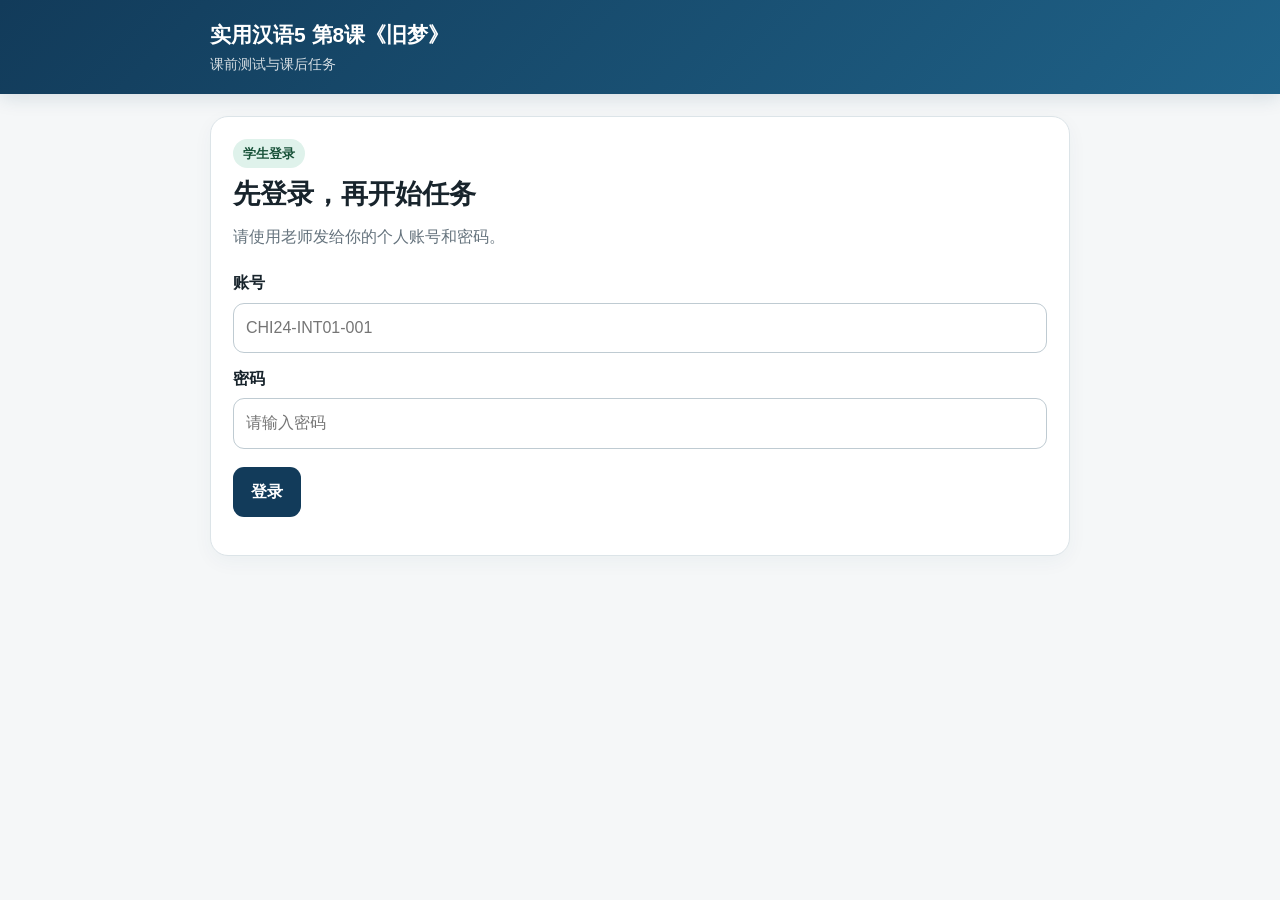
==== index.html @ 538866ca "发布学生端课前与课后任务" ====
<html lang="zh-CN"><head>
  <meta charset="utf-8">
  <meta name="viewport" content="width=device-width,initial-scale=1">
  <title>实用汉语5 第8课学习任务</title>
  <style>
    :root{--navy:#123b5a;--blue:#1f6288;--mint:#dff2eb;--gold:#f0bd55;--ink:#18242c;--muted:#65737d;--line:#dce4e8;--paper:#f5f7f8;--white:#fff;--danger:#a12a2a}
    *{box-sizing:border-box}body{margin:0;background:var(--paper);color:var(--ink);font-family:"Microsoft YaHei","PingFang SC",sans-serif;line-height:1.65}
    button,input,select,textarea{font:inherit}button{cursor:pointer}.top{background:linear-gradient(135deg,var(--navy),var(--blue));color:#fff;padding:18px 16px;box-shadow:0 4px 18px #123b5a22}
    .top-inner,.wrap{width:min(860px,calc(100% - 28px));margin:auto}.brand{font-size:21px;font-weight:800}.sub{opacity:.82;font-size:14px}.wrap{padding:22px 0 48px}
    .card{background:#fff;border:1px solid var(--line);border-radius:18px;padding:22px;margin-bottom:16px;box-shadow:0 6px 20px #123b5a0b}.hidden{display:none!important}
    h1,h2,h3{line-height:1.25;margin:0 0 12px}h1{font-size:27px}h2{font-size:21px}h3{font-size:17px}.lead{color:var(--muted);margin:0 0 20px}
    label{display:block;font-weight:700;margin:13px 0 6px}.field{width:100%;border:1px solid #bfcbd2;border-radius:11px;padding:11px 12px;background:#fff;min-height:46px}.field:focus{outline:3px solid #d8edf8;border-color:var(--blue)}
    .btn{border:0;border-radius:11px;background:var(--navy);color:#fff;font-weight:800;padding:12px 18px;min-height:46px}.btn.secondary{background:#eef4f7;color:var(--navy)}.btn.gold{background:var(--gold);color:#31240d}
    .actions{display:flex;gap:10px;flex-wrap:wrap;margin-top:18px}.note{background:var(--mint);border-left:5px solid #4e9b7d;padding:12px 14px;border-radius:9px;margin:14px 0}.error{color:var(--danger);font-weight:700;margin-top:10px}
    .student{display:flex;justify-content:space-between;gap:15px;align-items:center;background:var(--navy);color:#fff}.student small{opacity:.78}.badge{display:inline-block;background:var(--mint);color:#185239;padding:4px 10px;border-radius:999px;font-size:13px;font-weight:800;margin-bottom:10px}
    .q{border-top:1px solid var(--line);padding-top:16px;margin-top:16px}.q:first-child{border-top:0;padding-top:0;margin-top:0}.q-title{font-weight:800;margin-bottom:8px}
    .opt{display:flex;gap:9px;align-items:flex-start;border:1px solid var(--line);border-radius:10px;padding:9px 11px;margin:7px 0;font-weight:400}.opt input{margin-top:6px}
    .grid{display:grid;grid-template-columns:1fr 1fr;gap:14px}.checks{display:grid;grid-template-columns:1fr 1fr;gap:8px}.check{border:1px solid var(--line);border-radius:10px;padding:9px;font-weight:400}.check input{margin-right:7px}
    .rating{display:grid;grid-template-columns:1fr 150px;gap:12px;align-items:center;margin:9px 0}.score{display:grid;grid-template-columns:repeat(4,1fr);gap:9px;margin-top:16px}.score div{background:#edf4f7;border-radius:12px;padding:12px;text-align:center}.score strong{display:block;font-size:22px;color:var(--blue)}
    .steps{margin:0;padding-left:22px}.steps li{margin:7px 0}.passage{background:#f1f5f7;border-left:4px solid var(--blue);padding:12px 14px;border-radius:8px;margin-bottom:15px}.muted{color:var(--muted);font-size:13px}
    @media(max-width:640px){.grid,.checks,.score{grid-template-columns:1fr}.rating{grid-template-columns:1fr}.card{padding:18px}.student{align-items:flex-start;flex-direction:column}}
  </style>
</head>
<body>
  <header class="top"><div class="top-inner"><div class="brand">实用汉语5 第8课《旧梦》</div><div class="sub">课前测试与课后任务</div></div></header>
  <main class="wrap">
    <section id="loginView" class="card">
      <span class="badge">学生登录</span>
      <h1>先登录，再开始任务</h1>
      <p class="lead">请使用老师发给你的个人账号和密码。</p>
      <form id="loginForm">
        <label for="code">账号</label><input class="field" id="code" autocomplete="username" placeholder="CHI24-INT01-001" required="">
        <label for="name">密码</label><input class="field" id="name" type="password" autocomplete="current-password" placeholder="请输入密码" required="">
        <div class="actions"><button class="btn" type="submit">登录</button></div>
        <div id="loginError" class="error" role="alert"></div>
      </form>
    </section>

    <section id="homeView" class="hidden">
      <div class="card student"><div><h2 id="hello"></h2><small id="studentCode"></small></div><button class="btn secondary" id="logoutBtn" type="button">退出</button></div>
      <div class="card"><h2>今天要做什么</h2><ol class="steps"><li><strong>上课前：</strong>完成课前小测试，看到“课前任务已完成”后停下。</li><li><strong>下课后：</strong>返回本网页，完成课后练习和两项写作任务。</li></ol><div class="actions"><button class="btn" id="openPre" type="button">开始课前测试</button><button class="btn gold" id="openPost" type="button">开始课后任务</button></div><p id="statusText" class="muted"></p></div>
    </section>

    <form id="preView" class="hidden">
      <div class="card student"><div><h2>课前小测试</h2><small id="preStudent"></small></div><button class="btn secondary back" type="button">返回</button></div>
      <section class="card"><span class="badge">学习情况</span><div class="grid"><div><label>HSK情况</label><select class="field" name="hsk" required=""><option value="">请选择</option><option>HSK3级</option><option>HSK4级</option><option>未参加HSK，但可以完成HSK3至4级任务</option></select></div><div><label>学习汉语时间</label><select class="field" name="years" required=""><option value="">请选择</option><option>2年以内</option><option>2至3年</option><option>4年及以上</option></select></div></div><label>最想提高什么</label><div class="checks" id="goals"><label class="check"><input type="checkbox" name="goals" value="听懂课文录音">听懂课文录音</label><label class="check"><input type="checkbox" name="goals" value="记住新词">记住新词</label><label class="check"><input type="checkbox" name="goals" value="读懂长句">读懂长句</label><label class="check"><input type="checkbox" name="goals" value="说完整句子">说完整句子</label><label class="check"><input type="checkbox" name="goals" value="写短文">写短文</label><label class="check"><input type="checkbox" name="goals" value="使用专业汉语">使用专业汉语</label></div><label>哪些方式最能帮助你</label><div class="checks" id="supports"><label class="check"><input type="checkbox" name="supports" value="图片帮助理解">图片帮助理解</label><label class="check"><input type="checkbox" name="supports" value="拼音或声调提示">拼音或声调提示</label><label class="check"><input type="checkbox" name="supports" value="重复听录音">重复听录音</label><label class="check"><input type="checkbox" name="supports" value="句型框架">句型框架</label><label class="check"><input type="checkbox" name="supports" value="同伴讨论">同伴讨论</label><label class="check"><input type="checkbox" name="supports" value="老师个别纠音">老师个别纠音</label></div><label>想到“难忘”，你会想到谁？为什么？</label><textarea class="field" name="memorable" rows="3" minlength="10" required=""></textarea></section>
      <section class="card"><span class="badge">6道小题</span><h2>看看你已经会什么</h2><div class="passage">司苔拉是“我”小时候的邻居。“我”年龄小，妈妈不放心“我”一个人过马路，就请司苔拉领着“我”上学。</div><div id="preQuestions"><fieldset class="q"><legend class="q-title">1. “难忘”最接近哪个意思？</legend><label class="opt"><input type="radio" name="preq0" value="0" required="">很难忘记</label><label class="opt"><input type="radio" name="preq0" value="1" required="">刚刚知道</label><label class="opt"><input type="radio" name="preq0" value="2" required="">不想打听</label></fieldset><fieldset class="q"><legend class="q-title">2. “打听消息”是什么意思？</legend><label class="opt"><input type="radio" name="preq1" value="0" required="">向别人询问情况</label><label class="opt"><input type="radio" name="preq1" value="1" required="">跟别人告别</label><label class="opt"><input type="radio" name="preq1" value="2" required="">把事情忘记</label></fieldset><fieldset class="q"><legend class="q-title">3. 短文中，司苔拉和“我”最可能是什么关系？</legend><label class="opt"><input type="radio" name="preq2" value="0" required="">童年的邻居和朋友</label><label class="opt"><input type="radio" name="preq2" value="1" required="">现在的同事</label><label class="opt"><input type="radio" name="preq2" value="2" required="">老师和学生</label></fieldset><fieldset class="q"><legend class="q-title">4. 妈妈为什么请司苔拉领“我”上学？</legend><label class="opt"><input type="radio" name="preq3" value="0" required="">“我”年龄小，一个人过马路不安全</label><label class="opt"><input type="radio" name="preq3" value="1" required="">“我”不会说广东话</label><label class="opt"><input type="radio" name="preq3" value="2" required="">司苔拉是老师</label></fieldset><fieldset class="q"><legend class="q-title">5. A线35分钟，B线42分钟。选择正确句子。</legend><label class="opt"><input type="radio" name="preq4" value="0" required="">A线比B线快7分钟</label><label class="opt"><input type="radio" name="preq4" value="1" required="">A线比B线7分钟快</label><label class="opt"><input type="radio" name="preq4" value="2" required="">B线比A线快7分钟</label></fieldset><fieldset class="q"><legend class="q-title">6. 节假日的车站比平时还忙。哪句结构正确？</legend><label class="opt"><input type="radio" name="preq5" value="0" required="">高峰期比平峰期更忙</label><label class="opt"><input type="radio" name="preq5" value="1" required="">高峰期更比平峰期忙</label><label class="opt"><input type="radio" name="preq5" value="2" required="">高峰期比平峰期忙更</label></fieldset></div></section>
      <section class="card"><span class="badge">课前信心</span><div id="preRatings"><div class="rating"><label for="pr0">听懂课文录音</label><select class="field" id="pr0" name="pr0" required=""><option value="">请选择1至5</option><option>1</option><option>2</option><option>3</option><option>4</option><option>5</option></select></div><div class="rating"><label for="pr1">用汉语口头表达</label><select class="field" id="pr1" name="pr1" required=""><option value="">请选择1至5</option><option>1</option><option>2</option><option>3</option><option>4</option><option>5</option></select></div><div class="rating"><label for="pr2">读懂课文与题目</label><select class="field" id="pr2" name="pr2" required=""><option value="">请选择1至5</option><option>1</option><option>2</option><option>3</option><option>4</option><option>5</option></select></div><div class="rating"><label for="pr3">写出连贯的短文</label><select class="field" id="pr3" name="pr3" required=""><option value="">请选择1至5</option><option>1</option><option>2</option><option>3</option><option>4</option><option>5</option></select></div><div class="rating"><label for="pr4">完成专业汉语任务</label><select class="field" id="pr4" name="pr4" required=""><option value="">请选择1至5</option><option>1</option><option>2</option><option>3</option><option>4</option><option>5</option></select></div></div><div class="actions"><button class="btn" type="submit">提交课前测试</button></div></section>
    </form>

    <form id="postView" class="hidden">
      <div class="card student"><div><h2>课后任务</h2><small id="postStudent"></small></div><button class="btn secondary back" type="button">返回</button></div>
      <section class="card"><span class="badge">词汇</span><div id="vocabQuestions"><fieldset class="q"><legend class="q-title">1. 我明天就回国了，今天来向大家____。</legend><label class="opt"><input type="radio" name="vq0" value="0" required="">告别</label><label class="opt"><input type="radio" name="vq0" value="1" required="">出现</label><label class="opt"><input type="radio" name="vq0" value="2" required="">忘记</label></fieldset><fieldset class="q"><legend class="q-title">2. 我想向服务台____一下列车晚点的____。</legend><label class="opt"><input type="radio" name="vq1" value="0" required="">打听／消息</label><label class="opt"><input type="radio" name="vq1" value="1" required="">消息／打听</label><label class="opt"><input type="radio" name="vq1" value="2" required="">照顾／同事</label></fieldset><fieldset class="q"><legend class="q-title">3. 车站工作人员要主动____有需要的旅客。</legend><label class="opt"><input type="radio" name="vq2" value="0" required="">照顾</label><label class="opt"><input type="radio" name="vq2" value="1" required="">忘记</label><label class="opt"><input type="radio" name="vq2" value="2" required="">告别</label></fieldset><fieldset class="q"><legend class="q-title">4. 列车____到站，旅客正在下车。</legend><label class="opt"><input type="radio" name="vq3" value="0" required="">刚刚</label><label class="opt"><input type="radio" name="vq3" value="1" required="">有时</label><label class="opt"><input type="radio" name="vq3" value="2" required="">并</label></fieldset></div></section>
      <section class="card"><span class="badge">阅读</span><div class="passage">人老了，往事常常进入梦里。作者记得童年邻居司苔拉：她会说英语和广东话，像姐姐一样领着“我”上学、照顾“我”。到了老年，作者仍然想知道她的消息。</div><div id="readingQuestions"><fieldset class="q"><legend class="q-title">1. 作者认为一生中什么最难忘？</legend><label class="opt"><input type="radio" name="rq0" value="0" required="">小时候遇到过的人和事</label><label class="opt"><input type="radio" name="rq0" value="1" required="">最近几年的事</label><label class="opt"><input type="radio" name="rq0" value="2" required="">老同事的名字</label></fieldset><fieldset class="q"><legend class="q-title">2. 最近经常出现在“我”梦里的是谁？</legend><label class="opt"><input type="radio" name="rq1" value="0" required="">妈妈</label><label class="opt"><input type="radio" name="rq1" value="1" required="">司苔拉</label><label class="opt"><input type="radio" name="rq1" value="2" required="">老同事</label></fieldset><fieldset class="q"><legend class="q-title">3. 司苔拉和“我”是什么关系？</legend><label class="opt"><input type="radio" name="rq2" value="0" required="">邻居和童年朋友</label><label class="opt"><input type="radio" name="rq2" value="1" required="">同事</label><label class="opt"><input type="radio" name="rq2" value="2" required="">老师和学生</label></fieldset><fieldset class="q"><legend class="q-title">4. 课文结尾哪个信息最能表现“我”的思念？</legend><label class="opt"><input type="radio" name="rq3" value="0" required="">询问她是否还活着、到哪里打听消息</label><label class="opt"><input type="radio" name="rq3" value="1" required="">说她不是中国人</label><label class="opt"><input type="radio" name="rq3" value="2" required="">只说她比“我”高</label></fieldset></div></section>
      <section class="card"><span class="badge">语法与排序</span><div id="grammarQuestions"><fieldset class="q"><legend class="q-title">1. 选择正确的比较句。</legend><label class="opt"><input type="radio" name="gq0" value="0" required="">A站比B站很大</label><label class="opt"><input type="radio" name="gq0" value="1" required="">A站比B站大</label><label class="opt"><input type="radio" name="gq0" value="2" required="">A站很比B站大</label></fieldset><fieldset class="q"><legend class="q-title">2. A线35分钟，B线42分钟。</legend><label class="opt"><input type="radio" name="gq1" value="0" required="">A线比B线快7分钟</label><label class="opt"><input type="radio" name="gq1" value="1" required="">A线比B线7分钟快</label><label class="opt"><input type="radio" name="gq1" value="2" required="">B线比A线快7分钟</label></fieldset><fieldset class="q"><legend class="q-title">3. B站换乘路线更复杂，怎样说更合适？</legend><label class="opt"><input type="radio" name="gq2" value="0" required="">B站没有A站方便</label><label class="opt"><input type="radio" name="gq2" value="1" required="">A站没有B站方便</label><label class="opt"><input type="radio" name="gq2" value="2" required="">B站比A站很方便</label></fieldset></div><div id="orderQuestions"><fieldset class="q"><legend class="q-title">1. 这辆汽车更新。</legend><label class="opt"><input type="radio" name="oq0" value="0" required="">那辆 比 这辆汽车 新</label><label class="opt"><input type="radio" name="oq0" value="1" required="">这辆汽车 比 那辆 新</label><label class="opt"><input type="radio" name="oq0" value="2" required="">比 那辆 这辆汽车 新</label></fieldset><fieldset class="q"><legend class="q-title">2. A线35分钟，B线42分钟。</legend><label class="opt"><input type="radio" name="oq1" value="0" required="">A线 比 B线 快 7分钟</label><label class="opt"><input type="radio" name="oq1" value="1" required="">B线 比 A线 快 7分钟</label><label class="opt"><input type="radio" name="oq1" value="2" required="">A线 7分钟 比 B线 快</label></fieldset></div></section>
      <section class="card"><span class="badge">写作一</span><h2>我的旧梦</h2><p class="lead">写80至200字，写一位难忘的人，至少使用4个本课新词。</p><textarea class="field" name="oldDream" rows="8" minlength="80" required="" placeholder="往事、难忘、出现、年龄、照顾、告别、刚刚、打听、消息"></textarea></section>
      <section class="card"><span class="badge">写作二</span><h2>高铁服务比较</h2><p class="lead">用3至5句话比较A线和B线，至少使用2种比较句，并给出建议。</p><div class="passage"><strong>A线：</strong>8:10发车，运行35分钟，停8站<br><strong>B线：</strong>8:25发车，运行42分钟，停10站</div><textarea class="field" name="rail" rows="6" required="" placeholder="A线比B线……；B线没有A线……；因为……，所以我建议您……"></textarea></section>
      <section class="card"><span class="badge">课后自评</span><div id="postRatings"><div class="rating"><label for="por0">听懂课文录音</label><select class="field" id="por0" name="por0" required=""><option value="">请选择1至5</option><option>1</option><option>2</option><option>3</option><option>4</option><option>5</option></select></div><div class="rating"><label for="por1">用汉语口头表达</label><select class="field" id="por1" name="por1" required=""><option value="">请选择1至5</option><option>1</option><option>2</option><option>3</option><option>4</option><option>5</option></select></div><div class="rating"><label for="por2">读懂课文与题目</label><select class="field" id="por2" name="por2" required=""><option value="">请选择1至5</option><option>1</option><option>2</option><option>3</option><option>4</option><option>5</option></select></div><div class="rating"><label for="por3">写出连贯的短文</label><select class="field" id="por3" name="por3" required=""><option value="">请选择1至5</option><option>1</option><option>2</option><option>3</option><option>4</option><option>5</option></select></div><div class="rating"><label for="por4">完成专业汉语任务</label><select class="field" id="por4" name="por4" required=""><option value="">请选择1至5</option><option>1</option><option>2</option><option>3</option><option>4</option><option>5</option></select></div></div><div class="actions"><button class="btn" type="submit">提交课后任务</button></div></section>
    </form>

    <section id="doneView" class="card hidden"><span class="badge">完成</span><h1 id="doneTitle"></h1><p id="doneText" class="lead"></p><div id="scoreBox" class="score"></div><div class="actions"><button class="btn secondary" id="doneHome" type="button">返回首页</button><button class="btn" id="downloadBtn" type="button">下载学习记录</button></div></section>
  </main>
  <script>
    const students=[
      ['CHI24-INT01-001','JD8K2M'],['CHI24-INT01-002','Q7P4LA'],['CHI24-INT01-003','N5T9BX'],['CHI24-INT01-004','R2M6CW'],['CHI24-INT01-005','K8V3HF'],['CHI24-INT01-006','P4Y7ND'],['CHI24-INT01-007','B9Q2GS'],['CHI24-INT01-008','X6L4TR'],['CHI24-INT01-009','C3W8KP'],['CHI24-INT01-010','M7D5VA'],['CHI24-INT01-011','H2R9LX'],['CHI24-INT01-012','T8N4QF'],['CHI24-INT01-013','G5K7MC'],['CHI24-INT01-014','V3P8YD'],['CHI24-INT01-015','L9B2RW'],['CHI24-INT01-016','F6X4NH'],['CHI24-INT01-017','Q3C7TK'],['CHI24-INT01-018','W8M5GP'],['CHI24-INT01-019','D4V9LA'],['CHI24-INT01-020','N7H2XF'],['CHI24-INT01-021','R5Q8CB'],['CHI24-INT01-022','K3T6WM'],['CHI24-INT01-023','Y9P4DG'],
      ['CHI24-INT01-901','TEST01'],['CHI24-INT01-902','TEST02'],['CHI24-INT01-903','TEST03'],['CHI24-INT01-904','TEST04'],['CHI24-INT01-905','TEST05']
    ];
    const pre=[
      ['“难忘”最接近哪个意思？',['很难忘记','刚刚知道','不想打听'],0],['“打听消息”是什么意思？',['向别人询问情况','跟别人告别','把事情忘记'],0],['短文中，司苔拉和“我”最可能是什么关系？',['童年的邻居和朋友','现在的同事','老师和学生'],0],['妈妈为什么请司苔拉领“我”上学？',['“我”年龄小，一个人过马路不安全','“我”不会说广东话','司苔拉是老师'],0],['A线35分钟，B线42分钟。选择正确句子。',['A线比B线快7分钟','A线比B线7分钟快','B线比A线快7分钟'],0],['节假日的车站比平时还忙。哪句结构正确？',['高峰期比平峰期更忙','高峰期更比平峰期忙','高峰期比平峰期忙更'],0]
    ];
    const vocab=[['我明天就回国了，今天来向大家____。',['告别','出现','忘记'],0],['我想向服务台____一下列车晚点的____。',['打听／消息','消息／打听','照顾／同事'],0],['车站工作人员要主动____有需要的旅客。',['照顾','忘记','告别'],0],['列车____到站，旅客正在下车。',['刚刚','有时','并'],0]];
    const reading=[['作者认为一生中什么最难忘？',['小时候遇到过的人和事','最近几年的事','老同事的名字'],0],['最近经常出现在“我”梦里的是谁？',['妈妈','司苔拉','老同事'],1],['司苔拉和“我”是什么关系？',['邻居和童年朋友','同事','老师和学生'],0],['课文结尾哪个信息最能表现“我”的思念？',['询问她是否还活着、到哪里打听消息','说她不是中国人','只说她比“我”高'],0]];
    const grammar=[['选择正确的比较句。',['A站比B站很大','A站比B站大','A站很比B站大'],1],['A线35分钟，B线42分钟。',['A线比B线快7分钟','A线比B线7分钟快','B线比A线快7分钟'],0],['B站换乘路线更复杂，怎样说更合适？',['B站没有A站方便','A站没有B站方便','B站比A站很方便'],0]];
    const orders=[['这辆汽车更新。',['那辆 比 这辆汽车 新','这辆汽车 比 那辆 新','比 那辆 这辆汽车 新'],1],['A线35分钟，B线42分钟。',['A线 比 B线 快 7分钟','B线 比 A线 快 7分钟','A线 7分钟 比 B线 快'],0]];
    const ratingLabels=['听懂课文录音','用汉语口头表达','读懂课文与题目','写出连贯的短文','完成专业汉语任务'];
    const views=['loginView','homeView','preView','postView','doneView']; let current=null; let lastRecord=null;
    const byId=id=>document.getElementById(id); const show=id=>{views.forEach(v=>byId(v).classList.toggle('hidden',v!==id));scrollTo({top:0,behavior:'smooth'})};
    function questions(target,list,prefix){byId(target).innerHTML=list.map((q,i)=>`<fieldset class="q"><legend class="q-title">${i+1}. ${q[0]}</legend>${q[1].map((o,j)=>`<label class="opt"><input type="radio" name="${prefix}${i}" value="${j}" required>${o}</label>`).join('')}</fieldset>`).join('')}
    function ratings(target,prefix){byId(target).innerHTML=ratingLabels.map((x,i)=>`<div class="rating"><label for="${prefix}${i}">${x}</label><select class="field" id="${prefix}${i}" name="${prefix}${i}" required><option value="">请选择1至5</option>${[1,2,3,4,5].map(n=>`<option>${n}</option>`).join('')}</select></div>`).join('')}
    function checks(target,name,items){byId(target).innerHTML=items.map(x=>`<label class="check"><input type="checkbox" name="${name}" value="${x}">${x}</label>`).join('')}
    function score(form,list,prefix,points){let s=0;list.forEach((q,i)=>{if(Number(form.elements[prefix+i].value)===q[2])s+=points});return s}
    function save(stage,data){const key=`ecrl_${current[0]}`;const old=JSON.parse(localStorage.getItem(key)||'{}');const next={...old,student:{code:current[0]},[stage]:data};localStorage.setItem(key,JSON.stringify(next));lastRecord=next;return next}
    function updateHome(){const rec=JSON.parse(localStorage.getItem(`ecrl_${current[0]}`)||'{}');byId('statusText').textContent=`课前：${rec.pre?'已完成':'未完成'}　课后：${rec.post?'已完成':'未完成'}`;byId('openPost').disabled=!rec.pre}
    function login(code,password){const c=code.trim().toUpperCase(),p=password.trim().toUpperCase();return students.find(s=>s[0]===c&&s[1]===p)}
    byId('loginForm').addEventListener('submit',e=>{e.preventDefault();current=login(byId('code').value,byId('name').value);if(!current){byId('loginError').textContent='账号或密码不正确，请查看老师发的名单。';return}sessionStorage.setItem('ecrl_current',JSON.stringify(current));byId('hello').textContent='同学，你好';byId('studentCode').textContent=current[0];byId('preStudent').textContent=current[0];byId('postStudent').textContent=current[0];updateHome();show('homeView')});
    byId('logoutBtn').onclick=()=>{sessionStorage.removeItem('ecrl_current');current=null;show('loginView')};byId('openPre').onclick=()=>show('preView');byId('openPost').onclick=()=>show('postView');document.querySelectorAll('.back').forEach(b=>b.onclick=()=>{updateHome();show('homeView')});byId('doneHome').onclick=()=>{updateHome();show('homeView')};
    byId('preView').addEventListener('submit',e=>{e.preventDefault();const f=e.currentTarget;const data={submittedAt:new Date().toISOString(),hsk:f.hsk.value,years:f.years.value,goals:[...f.querySelectorAll('[name=goals]:checked')].map(x=>x.value),supports:[...f.querySelectorAll('[name=supports]:checked')].map(x=>x.value),memorable:f.memorable.value,quizScore:score(f,pre,'preq',10),ratings:ratingLabels.map((_,i)=>Number(f.elements['pr'+i].value))};save('pre',data);byId('doneTitle').textContent='课前任务已完成';byId('doneText').textContent='现在请停在这里，等老师上课。';byId('scoreBox').innerHTML=`<div><strong>${data.quizScore}</strong>小测分数</div>`;show('doneView')});
    byId('postView').addEventListener('submit',e=>{e.preventDefault();const f=e.currentTarget;const data={submittedAt:new Date().toISOString(),vocabulary:score(f,vocab,'vq',5),reading:score(f,reading,'rq',8),grammar:score(f,grammar,'gq',8),ordering:score(f,orders,'oq',12),oldDream:f.oldDream.value,rail:f.rail.value,ratings:ratingLabels.map((_,i)=>Number(f.elements['por'+i].value))};save('post',data);byId('doneTitle').textContent='课后任务已完成';byId('doneText').textContent='请保存好本页；需要时可下载学习记录交给老师。';byId('scoreBox').innerHTML=`<div><strong>${data.vocabulary}</strong>词汇</div><div><strong>${data.reading}</strong>阅读</div><div><strong>${data.grammar}</strong>语法</div><div><strong>${data.ordering}</strong>排序</div>`;show('doneView')});
    byId('downloadBtn').onclick=()=>{if(!lastRecord)lastRecord=JSON.parse(localStorage.getItem(`ecrl_${current[0]}`)||'{}');const blob=new Blob([JSON.stringify(lastRecord,null,2)],{type:'application/json'});const a=document.createElement('a');a.href=URL.createObjectURL(blob);a.download=`${current[0]}-学习记录.json`;a.click();URL.revokeObjectURL(a.href)};
    questions('preQuestions',pre,'preq');questions('vocabQuestions',vocab,'vq');questions('readingQuestions',reading,'rq');questions('grammarQuestions',grammar,'gq');questions('orderQuestions',orders,'oq');ratings('preRatings','pr');ratings('postRatings','por');checks('goals','goals',['听懂课文录音','记住新词','读懂长句','说完整句子','写短文','使用专业汉语']);checks('supports','supports',['图片帮助理解','拼音或声调提示','重复听录音','句型框架','同伴讨论','老师个别纠音']);
    try{const s=JSON.parse(sessionStorage.getItem('ecrl_current')||'null');if(s){current=s;byId('hello').textContent='同学，你好';byId('studentCode').textContent=s[0];byId('preStudent').textContent=s[0];byId('postStudent').textContent=s[0];updateHome();show('homeView')}}catch{}
  </script>


</body><div id="codex-browser-sidebar-comments-root" style="position: fixed; inset: 0px; pointer-events: none; z-index: 2147483647;"></div></html>
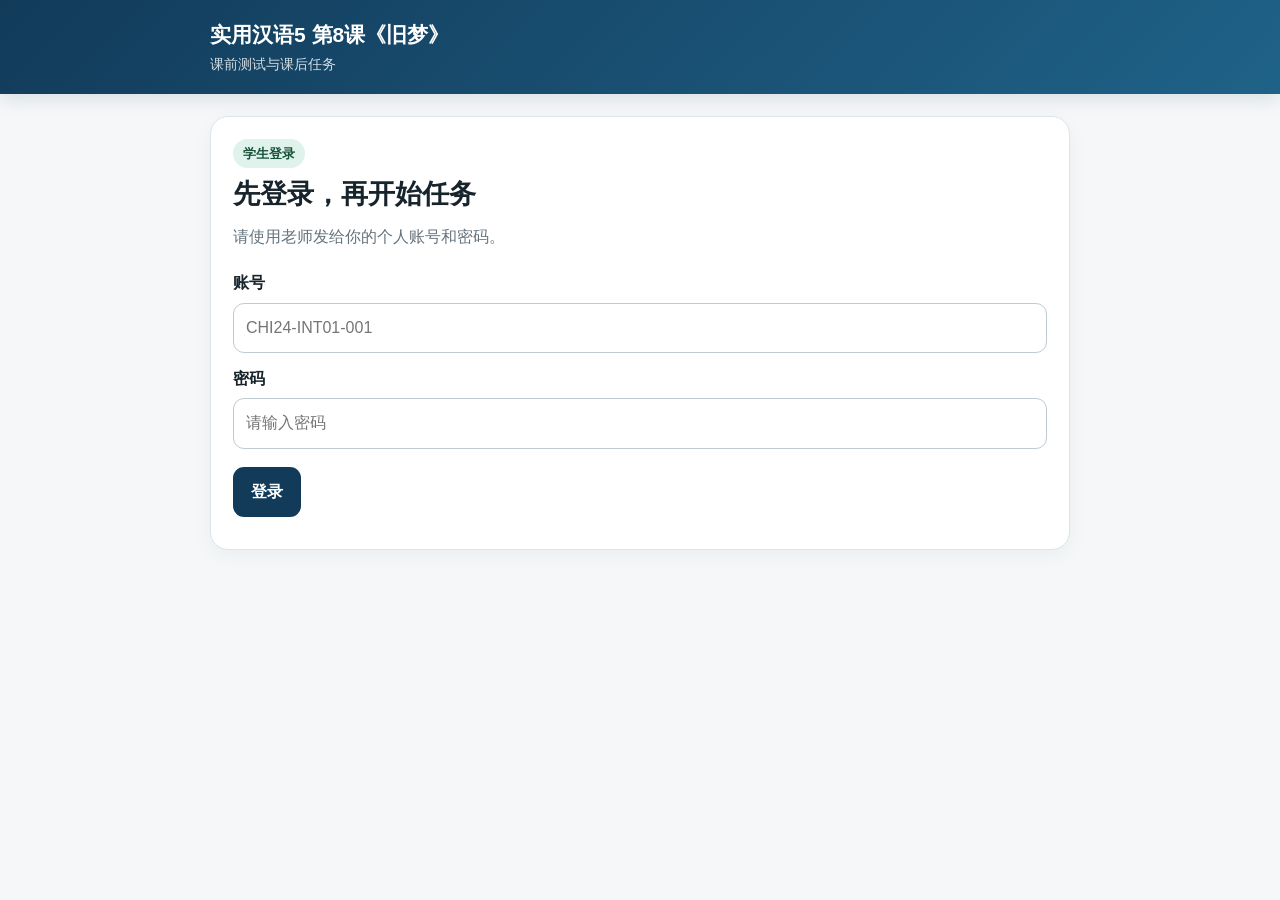
==== commit b1faeb11: "接入腾讯云学生提交与教师数据工具台" ====
--- a/index.html
+++ b/index.html
@@ -1,4 +1,6 @@
-<html lang="zh-CN"><head>
+<!doctype html>
+<html lang="zh-CN">
+<head>
   <meta charset="utf-8">
   <meta name="viewport" content="width=device-width,initial-scale=1">
   <title>实用汉语5 第8课学习任务</title>
@@ -11,7 +13,7 @@
     h1,h2,h3{line-height:1.25;margin:0 0 12px}h1{font-size:27px}h2{font-size:21px}h3{font-size:17px}.lead{color:var(--muted);margin:0 0 20px}
     label{display:block;font-weight:700;margin:13px 0 6px}.field{width:100%;border:1px solid #bfcbd2;border-radius:11px;padding:11px 12px;background:#fff;min-height:46px}.field:focus{outline:3px solid #d8edf8;border-color:var(--blue)}
     .btn{border:0;border-radius:11px;background:var(--navy);color:#fff;font-weight:800;padding:12px 18px;min-height:46px}.btn.secondary{background:#eef4f7;color:var(--navy)}.btn.gold{background:var(--gold);color:#31240d}
-    .actions{display:flex;gap:10px;flex-wrap:wrap;margin-top:18px}.note{background:var(--mint);border-left:5px solid #4e9b7d;padding:12px 14px;border-radius:9px;margin:14px 0}.error{color:var(--danger);font-weight:700;margin-top:10px}
+    .actions{display:flex;gap:10px;flex-wrap:wrap;margin-top:18px}.note{background:var(--mint);border-left:5px solid #4e9b7d;padding:12px 14px;border-radius:9px;margin:14px 0}.error{color:var(--danger);font-weight:700;margin-top:10px}.upload-state{margin:14px 0;padding:12px 14px;border-radius:10px;background:#edf7f2;color:#1e654e;font-weight:800}.upload-state.bad{background:#fff0f0;color:#8c2e2e}
     .student{display:flex;justify-content:space-between;gap:15px;align-items:center;background:var(--navy);color:#fff}.student small{opacity:.78}.badge{display:inline-block;background:var(--mint);color:#185239;padding:4px 10px;border-radius:999px;font-size:13px;font-weight:800;margin-bottom:10px}
     .q{border-top:1px solid var(--line);padding-top:16px;margin-top:16px}.q:first-child{border-top:0;padding-top:0;margin-top:0}.q-title{font-weight:800;margin-bottom:8px}
     .opt{display:flex;gap:9px;align-items:flex-start;border:1px solid var(--line);border-radius:10px;padding:9px 11px;margin:7px 0;font-weight:400}.opt input{margin-top:6px}
@@ -29,8 +31,8 @@
       <h1>先登录，再开始任务</h1>
       <p class="lead">请使用老师发给你的个人账号和密码。</p>
       <form id="loginForm">
-        <label for="code">账号</label><input class="field" id="code" autocomplete="username" placeholder="CHI24-INT01-001" required="">
-        <label for="name">密码</label><input class="field" id="name" type="password" autocomplete="current-password" placeholder="请输入密码" required="">
+        <label for="code">账号</label><input class="field" id="code" autocomplete="username" placeholder="CHI24-INT01-001" required>
+        <label for="name">密码</label><input class="field" id="name" type="password" autocomplete="current-password" placeholder="请输入密码" required>
         <div class="actions"><button class="btn" type="submit">登录</button></div>
         <div id="loginError" class="error" role="alert"></div>
       </form>
@@ -38,33 +40,29 @@
 
     <section id="homeView" class="hidden">
       <div class="card student"><div><h2 id="hello"></h2><small id="studentCode"></small></div><button class="btn secondary" id="logoutBtn" type="button">退出</button></div>
-      <div class="card"><h2>今天要做什么</h2><ol class="steps"><li><strong>上课前：</strong>完成课前小测试，看到“课前任务已完成”后停下。</li><li><strong>下课后：</strong>返回本网页，完成课后练习和两项写作任务。</li></ol><div class="actions"><button class="btn" id="openPre" type="button">开始课前测试</button><button class="btn gold" id="openPost" type="button">开始课后任务</button></div><p id="statusText" class="muted"></p></div>
+      <div class="card"><h2>今天要做什么</h2><ol class="steps"><li><strong>上课前：</strong>完成课前小测试，看到“课前任务已完成”后停下。</li><li><strong>下课后：</strong>返回本网页，完成课后练习和两项写作任务。</li><li><strong>提交记录：</strong>完成后下载学习记录，并上传到老师指定的学习通任务。</li></ol><div class="actions"><button class="btn" id="openPre" type="button">开始课前测试</button><button class="btn gold" id="openPost" type="button">开始课后任务</button><button class="btn secondary" id="downloadExisting" type="button">下载已有学习记录</button></div><p id="statusText" class="muted"></p><p id="downloadHint" class="muted"></p></div>
     </section>
 
     <form id="preView" class="hidden">
       <div class="card student"><div><h2>课前小测试</h2><small id="preStudent"></small></div><button class="btn secondary back" type="button">返回</button></div>
-      <section class="card"><span class="badge">学习情况</span><div class="grid"><div><label>HSK情况</label><select class="field" name="hsk" required=""><option value="">请选择</option><option>HSK3级</option><option>HSK4级</option><option>未参加HSK，但可以完成HSK3至4级任务</option></select></div><div><label>学习汉语时间</label><select class="field" name="years" required=""><option value="">请选择</option><option>2年以内</option><option>2至3年</option><option>4年及以上</option></select></div></div><label>最想提高什么</label><div class="checks" id="goals"><label class="check"><input type="checkbox" name="goals" value="听懂课文录音">听懂课文录音</label><label class="check"><input type="checkbox" name="goals" value="记住新词">记住新词</label><label class="check"><input type="checkbox" name="goals" value="读懂长句">读懂长句</label><label class="check"><input type="checkbox" name="goals" value="说完整句子">说完整句子</label><label class="check"><input type="checkbox" name="goals" value="写短文">写短文</label><label class="check"><input type="checkbox" name="goals" value="使用专业汉语">使用专业汉语</label></div><label>哪些方式最能帮助你</label><div class="checks" id="supports"><label class="check"><input type="checkbox" name="supports" value="图片帮助理解">图片帮助理解</label><label class="check"><input type="checkbox" name="supports" value="拼音或声调提示">拼音或声调提示</label><label class="check"><input type="checkbox" name="supports" value="重复听录音">重复听录音</label><label class="check"><input type="checkbox" name="supports" value="句型框架">句型框架</label><label class="check"><input type="checkbox" name="supports" value="同伴讨论">同伴讨论</label><label class="check"><input type="checkbox" name="supports" value="老师个别纠音">老师个别纠音</label></div><label>想到“难忘”，你会想到谁？为什么？</label><textarea class="field" name="memorable" rows="3" minlength="10" required=""></textarea></section>
-      <section class="card"><span class="badge">6道小题</span><h2>看看你已经会什么</h2><div class="passage">司苔拉是“我”小时候的邻居。“我”年龄小，妈妈不放心“我”一个人过马路，就请司苔拉领着“我”上学。</div><div id="preQuestions"><fieldset class="q"><legend class="q-title">1. “难忘”最接近哪个意思？</legend><label class="opt"><input type="radio" name="preq0" value="0" required="">很难忘记</label><label class="opt"><input type="radio" name="preq0" value="1" required="">刚刚知道</label><label class="opt"><input type="radio" name="preq0" value="2" required="">不想打听</label></fieldset><fieldset class="q"><legend class="q-title">2. “打听消息”是什么意思？</legend><label class="opt"><input type="radio" name="preq1" value="0" required="">向别人询问情况</label><label class="opt"><input type="radio" name="preq1" value="1" required="">跟别人告别</label><label class="opt"><input type="radio" name="preq1" value="2" required="">把事情忘记</label></fieldset><fieldset class="q"><legend class="q-title">3. 短文中，司苔拉和“我”最可能是什么关系？</legend><label class="opt"><input type="radio" name="preq2" value="0" required="">童年的邻居和朋友</label><label class="opt"><input type="radio" name="preq2" value="1" required="">现在的同事</label><label class="opt"><input type="radio" name="preq2" value="2" required="">老师和学生</label></fieldset><fieldset class="q"><legend class="q-title">4. 妈妈为什么请司苔拉领“我”上学？</legend><label class="opt"><input type="radio" name="preq3" value="0" required="">“我”年龄小，一个人过马路不安全</label><label class="opt"><input type="radio" name="preq3" value="1" required="">“我”不会说广东话</label><label class="opt"><input type="radio" name="preq3" value="2" required="">司苔拉是老师</label></fieldset><fieldset class="q"><legend class="q-title">5. A线35分钟，B线42分钟。选择正确句子。</legend><label class="opt"><input type="radio" name="preq4" value="0" required="">A线比B线快7分钟</label><label class="opt"><input type="radio" name="preq4" value="1" required="">A线比B线7分钟快</label><label class="opt"><input type="radio" name="preq4" value="2" required="">B线比A线快7分钟</label></fieldset><fieldset class="q"><legend class="q-title">6. 节假日的车站比平时还忙。哪句结构正确？</legend><label class="opt"><input type="radio" name="preq5" value="0" required="">高峰期比平峰期更忙</label><label class="opt"><input type="radio" name="preq5" value="1" required="">高峰期更比平峰期忙</label><label class="opt"><input type="radio" name="preq5" value="2" required="">高峰期比平峰期忙更</label></fieldset></div></section>
-      <section class="card"><span class="badge">课前信心</span><div id="preRatings"><div class="rating"><label for="pr0">听懂课文录音</label><select class="field" id="pr0" name="pr0" required=""><option value="">请选择1至5</option><option>1</option><option>2</option><option>3</option><option>4</option><option>5</option></select></div><div class="rating"><label for="pr1">用汉语口头表达</label><select class="field" id="pr1" name="pr1" required=""><option value="">请选择1至5</option><option>1</option><option>2</option><option>3</option><option>4</option><option>5</option></select></div><div class="rating"><label for="pr2">读懂课文与题目</label><select class="field" id="pr2" name="pr2" required=""><option value="">请选择1至5</option><option>1</option><option>2</option><option>3</option><option>4</option><option>5</option></select></div><div class="rating"><label for="pr3">写出连贯的短文</label><select class="field" id="pr3" name="pr3" required=""><option value="">请选择1至5</option><option>1</option><option>2</option><option>3</option><option>4</option><option>5</option></select></div><div class="rating"><label for="pr4">完成专业汉语任务</label><select class="field" id="pr4" name="pr4" required=""><option value="">请选择1至5</option><option>1</option><option>2</option><option>3</option><option>4</option><option>5</option></select></div></div><div class="actions"><button class="btn" type="submit">提交课前测试</button></div></section>
+      <section class="card"><span class="badge">学习情况</span><div class="grid"><div><label>HSK情况</label><select class="field" name="hsk" required><option value="">请选择</option><option>HSK3级</option><option>HSK4级</option><option>未参加HSK，但可以完成HSK3至4级任务</option></select></div><div><label>学习汉语时间</label><select class="field" name="years" required><option value="">请选择</option><option>2年以内</option><option>2至3年</option><option>4年及以上</option></select></div></div><label>最想提高什么</label><div class="checks" id="goals"></div><label>哪些方式最能帮助你</label><div class="checks" id="supports"></div><label>想到“难忘”，你会想到谁？为什么？</label><textarea class="field" name="memorable" rows="3" minlength="10" required></textarea></section>
+      <section class="card"><span class="badge">6道小题</span><h2>看看你已经会什么</h2><div class="passage">司苔拉是“我”小时候的邻居。“我”年龄小，妈妈不放心“我”一个人过马路，就请司苔拉领着“我”上学。</div><div id="preQuestions"></div></section>
+      <section class="card"><span class="badge">课前信心</span><div id="preRatings"></div><div class="actions"><button class="btn" type="submit">提交课前测试</button></div></section>
     </form>
 
     <form id="postView" class="hidden">
       <div class="card student"><div><h2>课后任务</h2><small id="postStudent"></small></div><button class="btn secondary back" type="button">返回</button></div>
-      <section class="card"><span class="badge">词汇</span><div id="vocabQuestions"><fieldset class="q"><legend class="q-title">1. 我明天就回国了，今天来向大家____。</legend><label class="opt"><input type="radio" name="vq0" value="0" required="">告别</label><label class="opt"><input type="radio" name="vq0" value="1" required="">出现</label><label class="opt"><input type="radio" name="vq0" value="2" required="">忘记</label></fieldset><fieldset class="q"><legend class="q-title">2. 我想向服务台____一下列车晚点的____。</legend><label class="opt"><input type="radio" name="vq1" value="0" required="">打听／消息</label><label class="opt"><input type="radio" name="vq1" value="1" required="">消息／打听</label><label class="opt"><input type="radio" name="vq1" value="2" required="">照顾／同事</label></fieldset><fieldset class="q"><legend class="q-title">3. 车站工作人员要主动____有需要的旅客。</legend><label class="opt"><input type="radio" name="vq2" value="0" required="">照顾</label><label class="opt"><input type="radio" name="vq2" value="1" required="">忘记</label><label class="opt"><input type="radio" name="vq2" value="2" required="">告别</label></fieldset><fieldset class="q"><legend class="q-title">4. 列车____到站，旅客正在下车。</legend><label class="opt"><input type="radio" name="vq3" value="0" required="">刚刚</label><label class="opt"><input type="radio" name="vq3" value="1" required="">有时</label><label class="opt"><input type="radio" name="vq3" value="2" required="">并</label></fieldset></div></section>
-      <section class="card"><span class="badge">阅读</span><div class="passage">人老了，往事常常进入梦里。作者记得童年邻居司苔拉：她会说英语和广东话，像姐姐一样领着“我”上学、照顾“我”。到了老年，作者仍然想知道她的消息。</div><div id="readingQuestions"><fieldset class="q"><legend class="q-title">1. 作者认为一生中什么最难忘？</legend><label class="opt"><input type="radio" name="rq0" value="0" required="">小时候遇到过的人和事</label><label class="opt"><input type="radio" name="rq0" value="1" required="">最近几年的事</label><label class="opt"><input type="radio" name="rq0" value="2" required="">老同事的名字</label></fieldset><fieldset class="q"><legend class="q-title">2. 最近经常出现在“我”梦里的是谁？</legend><label class="opt"><input type="radio" name="rq1" value="0" required="">妈妈</label><label class="opt"><input type="radio" name="rq1" value="1" required="">司苔拉</label><label class="opt"><input type="radio" name="rq1" value="2" required="">老同事</label></fieldset><fieldset class="q"><legend class="q-title">3. 司苔拉和“我”是什么关系？</legend><label class="opt"><input type="radio" name="rq2" value="0" required="">邻居和童年朋友</label><label class="opt"><input type="radio" name="rq2" value="1" required="">同事</label><label class="opt"><input type="radio" name="rq2" value="2" required="">老师和学生</label></fieldset><fieldset class="q"><legend class="q-title">4. 课文结尾哪个信息最能表现“我”的思念？</legend><label class="opt"><input type="radio" name="rq3" value="0" required="">询问她是否还活着、到哪里打听消息</label><label class="opt"><input type="radio" name="rq3" value="1" required="">说她不是中国人</label><label class="opt"><input type="radio" name="rq3" value="2" required="">只说她比“我”高</label></fieldset></div></section>
-      <section class="card"><span class="badge">语法与排序</span><div id="grammarQuestions"><fieldset class="q"><legend class="q-title">1. 选择正确的比较句。</legend><label class="opt"><input type="radio" name="gq0" value="0" required="">A站比B站很大</label><label class="opt"><input type="radio" name="gq0" value="1" required="">A站比B站大</label><label class="opt"><input type="radio" name="gq0" value="2" required="">A站很比B站大</label></fieldset><fieldset class="q"><legend class="q-title">2. A线35分钟，B线42分钟。</legend><label class="opt"><input type="radio" name="gq1" value="0" required="">A线比B线快7分钟</label><label class="opt"><input type="radio" name="gq1" value="1" required="">A线比B线7分钟快</label><label class="opt"><input type="radio" name="gq1" value="2" required="">B线比A线快7分钟</label></fieldset><fieldset class="q"><legend class="q-title">3. B站换乘路线更复杂，怎样说更合适？</legend><label class="opt"><input type="radio" name="gq2" value="0" required="">B站没有A站方便</label><label class="opt"><input type="radio" name="gq2" value="1" required="">A站没有B站方便</label><label class="opt"><input type="radio" name="gq2" value="2" required="">B站比A站很方便</label></fieldset></div><div id="orderQuestions"><fieldset class="q"><legend class="q-title">1. 这辆汽车更新。</legend><label class="opt"><input type="radio" name="oq0" value="0" required="">那辆 比 这辆汽车 新</label><label class="opt"><input type="radio" name="oq0" value="1" required="">这辆汽车 比 那辆 新</label><label class="opt"><input type="radio" name="oq0" value="2" required="">比 那辆 这辆汽车 新</label></fieldset><fieldset class="q"><legend class="q-title">2. A线35分钟，B线42分钟。</legend><label class="opt"><input type="radio" name="oq1" value="0" required="">A线 比 B线 快 7分钟</label><label class="opt"><input type="radio" name="oq1" value="1" required="">B线 比 A线 快 7分钟</label><label class="opt"><input type="radio" name="oq1" value="2" required="">A线 7分钟 比 B线 快</label></fieldset></div></section>
-      <section class="card"><span class="badge">写作一</span><h2>我的旧梦</h2><p class="lead">写80至200字，写一位难忘的人，至少使用4个本课新词。</p><textarea class="field" name="oldDream" rows="8" minlength="80" required="" placeholder="往事、难忘、出现、年龄、照顾、告别、刚刚、打听、消息"></textarea></section>
-      <section class="card"><span class="badge">写作二</span><h2>高铁服务比较</h2><p class="lead">用3至5句话比较A线和B线，至少使用2种比较句，并给出建议。</p><div class="passage"><strong>A线：</strong>8:10发车，运行35分钟，停8站<br><strong>B线：</strong>8:25发车，运行42分钟，停10站</div><textarea class="field" name="rail" rows="6" required="" placeholder="A线比B线……；B线没有A线……；因为……，所以我建议您……"></textarea></section>
-      <section class="card"><span class="badge">课后自评</span><div id="postRatings"><div class="rating"><label for="por0">听懂课文录音</label><select class="field" id="por0" name="por0" required=""><option value="">请选择1至5</option><option>1</option><option>2</option><option>3</option><option>4</option><option>5</option></select></div><div class="rating"><label for="por1">用汉语口头表达</label><select class="field" id="por1" name="por1" required=""><option value="">请选择1至5</option><option>1</option><option>2</option><option>3</option><option>4</option><option>5</option></select></div><div class="rating"><label for="por2">读懂课文与题目</label><select class="field" id="por2" name="por2" required=""><option value="">请选择1至5</option><option>1</option><option>2</option><option>3</option><option>4</option><option>5</option></select></div><div class="rating"><label for="por3">写出连贯的短文</label><select class="field" id="por3" name="por3" required=""><option value="">请选择1至5</option><option>1</option><option>2</option><option>3</option><option>4</option><option>5</option></select></div><div class="rating"><label for="por4">完成专业汉语任务</label><select class="field" id="por4" name="por4" required=""><option value="">请选择1至5</option><option>1</option><option>2</option><option>3</option><option>4</option><option>5</option></select></div></div><div class="actions"><button class="btn" type="submit">提交课后任务</button></div></section>
+      <section class="card"><span class="badge">词汇</span><div id="vocabQuestions"></div></section>
+      <section class="card"><span class="badge">阅读</span><div class="passage">人老了，往事常常进入梦里。作者记得童年邻居司苔拉：她会说英语和广东话，像姐姐一样领着“我”上学、照顾“我”。到了老年，作者仍然想知道她的消息。</div><div id="readingQuestions"></div></section>
+      <section class="card"><span class="badge">语法与排序</span><div id="grammarQuestions"></div><div id="orderQuestions"></div></section>
+      <section class="card"><span class="badge">写作一</span><h2>我的旧梦</h2><p class="lead">写80至200字，写一位难忘的人，至少使用4个本课新词。</p><textarea class="field" name="oldDream" rows="8" minlength="80" required placeholder="往事、难忘、出现、年龄、照顾、告别、刚刚、打听、消息"></textarea></section>
+      <section class="card"><span class="badge">写作二</span><h2>高铁服务比较</h2><p class="lead">用3至5句话比较A线和B线，至少使用2种比较句，并给出建议。</p><div class="passage"><strong>A线：</strong>8:10发车，运行35分钟，停8站<br><strong>B线：</strong>8:25发车，运行42分钟，停10站</div><textarea class="field" name="rail" rows="6" required placeholder="A线比B线……；B线没有A线……；因为……，所以我建议您……"></textarea></section>
+      <section class="card"><span class="badge">课后自评</span><div id="postRatings"></div><div class="actions"><button class="btn" type="submit">提交课后任务</button></div></section>
     </form>
 
-    <section id="doneView" class="card hidden"><span class="badge">完成</span><h1 id="doneTitle"></h1><p id="doneText" class="lead"></p><div id="scoreBox" class="score"></div><div class="actions"><button class="btn secondary" id="doneHome" type="button">返回首页</button><button class="btn" id="downloadBtn" type="button">下载学习记录</button></div></section>
+    <section id="doneView" class="card hidden"><span class="badge">完成</span><h1 id="doneTitle"></h1><p id="doneText" class="lead"></p><div id="uploadState" class="upload-state hidden"></div><div id="scoreBox" class="score"></div><div class="actions"><button class="btn secondary" id="doneHome" type="button">返回首页</button><button class="btn hidden" id="retryUpload" type="button">重新上传给老师</button><button class="btn secondary" id="downloadBtn" type="button">备用：下载学习记录</button></div></section>
   </main>
   <script>
-    const students=[
-      ['CHI24-INT01-001','JD8K2M'],['CHI24-INT01-002','Q7P4LA'],['CHI24-INT01-003','N5T9BX'],['CHI24-INT01-004','R2M6CW'],['CHI24-INT01-005','K8V3HF'],['CHI24-INT01-006','P4Y7ND'],['CHI24-INT01-007','B9Q2GS'],['CHI24-INT01-008','X6L4TR'],['CHI24-INT01-009','C3W8KP'],['CHI24-INT01-010','M7D5VA'],['CHI24-INT01-011','H2R9LX'],['CHI24-INT01-012','T8N4QF'],['CHI24-INT01-013','G5K7MC'],['CHI24-INT01-014','V3P8YD'],['CHI24-INT01-015','L9B2RW'],['CHI24-INT01-016','F6X4NH'],['CHI24-INT01-017','Q3C7TK'],['CHI24-INT01-018','W8M5GP'],['CHI24-INT01-019','D4V9LA'],['CHI24-INT01-020','N7H2XF'],['CHI24-INT01-021','R5Q8CB'],['CHI24-INT01-022','K3T6WM'],['CHI24-INT01-023','Y9P4DG'],
-      ['CHI24-INT01-901','TEST01'],['CHI24-INT01-902','TEST02'],['CHI24-INT01-903','TEST03'],['CHI24-INT01-904','TEST04'],['CHI24-INT01-905','TEST05']
-    ];
     const pre=[
       ['“难忘”最接近哪个意思？',['很难忘记','刚刚知道','不想打听'],0],['“打听消息”是什么意思？',['向别人询问情况','跟别人告别','把事情忘记'],0],['短文中，司苔拉和“我”最可能是什么关系？',['童年的邻居和朋友','现在的同事','老师和学生'],0],['妈妈为什么请司苔拉领“我”上学？',['“我”年龄小，一个人过马路不安全','“我”不会说广东话','司苔拉是老师'],0],['A线35分钟，B线42分钟。选择正确句子。',['A线比B线快7分钟','A线比B线7分钟快','B线比A线快7分钟'],0],['节假日的车站比平时还忙。哪句结构正确？',['高峰期比平峰期更忙','高峰期更比平峰期忙','高峰期比平峰期忙更'],0]
     ];
@@ -73,6 +71,7 @@
     const grammar=[['选择正确的比较句。',['A站比B站很大','A站比B站大','A站很比B站大'],1],['A线35分钟，B线42分钟。',['A线比B线快7分钟','A线比B线7分钟快','B线比A线快7分钟'],0],['B站换乘路线更复杂，怎样说更合适？',['B站没有A站方便','A站没有B站方便','B站比A站很方便'],0]];
     const orders=[['这辆汽车更新。',['那辆 比 这辆汽车 新','这辆汽车 比 那辆 新','比 那辆 这辆汽车 新'],1],['A线35分钟，B线42分钟。',['A线 比 B线 快 7分钟','B线 比 A线 快 7分钟','A线 7分钟 比 B线 快'],0]];
     const ratingLabels=['听懂课文录音','用汉语口头表达','读懂课文与题目','写出连贯的短文','完成专业汉语任务'];
+    const API_URL='https://cloudbase-d3gxxe4l88c3d5907-1431364187.ap-shanghai.app.tcloudbase.com/ecrl/lesson8';
     const views=['loginView','homeView','preView','postView','doneView']; let current=null; let lastRecord=null;
     const byId=id=>document.getElementById(id); const show=id=>{views.forEach(v=>byId(v).classList.toggle('hidden',v!==id));scrollTo({top:0,behavior:'smooth'})};
     function questions(target,list,prefix){byId(target).innerHTML=list.map((q,i)=>`<fieldset class="q"><legend class="q-title">${i+1}. ${q[0]}</legend>${q[1].map((o,j)=>`<label class="opt"><input type="radio" name="${prefix}${i}" value="${j}" required>${o}</label>`).join('')}</fieldset>`).join('')}
@@ -81,15 +80,18 @@
     function score(form,list,prefix,points){let s=0;list.forEach((q,i)=>{if(Number(form.elements[prefix+i].value)===q[2])s+=points});return s}
     function save(stage,data){const key=`ecrl_${current[0]}`;const old=JSON.parse(localStorage.getItem(key)||'{}');const next={...old,student:{code:current[0]},[stage]:data};localStorage.setItem(key,JSON.stringify(next));lastRecord=next;return next}
     function updateHome(){const rec=JSON.parse(localStorage.getItem(`ecrl_${current[0]}`)||'{}');byId('statusText').textContent=`课前：${rec.pre?'已完成':'未完成'}　课后：${rec.post?'已完成':'未完成'}`;byId('openPost').disabled=!rec.pre}
-    function login(code,password){const c=code.trim().toUpperCase(),p=password.trim().toUpperCase();return students.find(s=>s[0]===c&&s[1]===p)}
-    byId('loginForm').addEventListener('submit',e=>{e.preventDefault();current=login(byId('code').value,byId('name').value);if(!current){byId('loginError').textContent='账号或密码不正确，请查看老师发的名单。';return}sessionStorage.setItem('ecrl_current',JSON.stringify(current));byId('hello').textContent='同学，你好';byId('studentCode').textContent=current[0];byId('preStudent').textContent=current[0];byId('postStudent').textContent=current[0];updateHome();show('homeView')});
+    function downloadRecord(record){const a=document.createElement('a');a.href=URL.createObjectURL(new Blob([JSON.stringify(record,null,2)],{type:'application/json'}));a.download=`${record.student.code}-第8课学习记录.json`;a.click();setTimeout(()=>URL.revokeObjectURL(a.href),1000)}
+    async function uploadRecord(record){byId('uploadState').className='upload-state';byId('uploadState').textContent='正在把学习记录上传给老师……';byId('retryUpload').classList.add('hidden');try{const response=await fetch(API_URL,{method:'POST',headers:{'Content-Type':'application/json'},body:JSON.stringify({action:'submit',code:current[0],password:current[1],record})});const result=await response.json();if(!response.ok||!result.ok)throw new Error(result.message||'上传失败');byId('uploadState').className='upload-state';byId('uploadState').textContent='✓ 已成功上传给老师，教师端现在可以看到本次记录。';return true}catch(error){byId('uploadState').className='upload-state bad';byId('uploadState').textContent=`上传暂未成功：${error.message}。记录已保存在本机，请点击“重新上传给老师”。`;byId('retryUpload').classList.remove('hidden');return false}}
+    async function login(code,password){const c=code.trim().toUpperCase(),p=password.trim().toUpperCase();const response=await fetch(API_URL,{method:'POST',headers:{'Content-Type':'application/json'},body:JSON.stringify({action:'login',code:c,password:p})});const result=await response.json();if(!response.ok||!result.ok)throw new Error(result.message||'登录失败');return[c,p]}
+    byId('loginForm').addEventListener('submit',async e=>{e.preventDefault();const button=e.currentTarget.querySelector('[type=submit]');button.disabled=true;byId('loginError').textContent='正在验证账号……';try{current=await login(byId('code').value,byId('name').value);sessionStorage.setItem('ecrl_current',JSON.stringify(current));byId('hello').textContent='同学，你好';byId('studentCode').textContent=current[0];byId('preStudent').textContent=current[0];byId('postStudent').textContent=current[0];byId('loginError').textContent='';updateHome();show('homeView')}catch(error){byId('loginError').textContent=error.message||'账号或密码不正确，请查看老师发的名单。'}finally{button.disabled=false}});
     byId('logoutBtn').onclick=()=>{sessionStorage.removeItem('ecrl_current');current=null;show('loginView')};byId('openPre').onclick=()=>show('preView');byId('openPost').onclick=()=>show('postView');document.querySelectorAll('.back').forEach(b=>b.onclick=()=>{updateHome();show('homeView')});byId('doneHome').onclick=()=>{updateHome();show('homeView')};
-    byId('preView').addEventListener('submit',e=>{e.preventDefault();const f=e.currentTarget;const data={submittedAt:new Date().toISOString(),hsk:f.hsk.value,years:f.years.value,goals:[...f.querySelectorAll('[name=goals]:checked')].map(x=>x.value),supports:[...f.querySelectorAll('[name=supports]:checked')].map(x=>x.value),memorable:f.memorable.value,quizScore:score(f,pre,'preq',10),ratings:ratingLabels.map((_,i)=>Number(f.elements['pr'+i].value))};save('pre',data);byId('doneTitle').textContent='课前任务已完成';byId('doneText').textContent='现在请停在这里，等老师上课。';byId('scoreBox').innerHTML=`<div><strong>${data.quizScore}</strong>小测分数</div>`;show('doneView')});
-    byId('postView').addEventListener('submit',e=>{e.preventDefault();const f=e.currentTarget;const data={submittedAt:new Date().toISOString(),vocabulary:score(f,vocab,'vq',5),reading:score(f,reading,'rq',8),grammar:score(f,grammar,'gq',8),ordering:score(f,orders,'oq',12),oldDream:f.oldDream.value,rail:f.rail.value,ratings:ratingLabels.map((_,i)=>Number(f.elements['por'+i].value))};save('post',data);byId('doneTitle').textContent='课后任务已完成';byId('doneText').textContent='请保存好本页；需要时可下载学习记录交给老师。';byId('scoreBox').innerHTML=`<div><strong>${data.vocabulary}</strong>词汇</div><div><strong>${data.reading}</strong>阅读</div><div><strong>${data.grammar}</strong>语法</div><div><strong>${data.ordering}</strong>排序</div>`;show('doneView')});
-    byId('downloadBtn').onclick=()=>{if(!lastRecord)lastRecord=JSON.parse(localStorage.getItem(`ecrl_${current[0]}`)||'{}');const blob=new Blob([JSON.stringify(lastRecord,null,2)],{type:'application/json'});const a=document.createElement('a');a.href=URL.createObjectURL(blob);a.download=`${current[0]}-学习记录.json`;a.click();URL.revokeObjectURL(a.href)};
+    byId('downloadExisting').onclick=()=>{const rec=JSON.parse(localStorage.getItem(`ecrl_${current[0]}`)||'null');if(!rec||(!rec.pre&&!rec.post)){byId('downloadHint').textContent='当前浏览器里还没有学习记录，请先完成任务。';return}downloadRecord(rec);byId('downloadHint').textContent='学习记录已下载，请把该文件上传到老师指定的学习通任务。'};
+    byId('preView').addEventListener('submit',async e=>{e.preventDefault();const f=e.currentTarget;const button=f.querySelector('[type=submit]');button.disabled=true;const data={submittedAt:new Date().toISOString(),hsk:f.hsk.value,years:f.years.value,goals:[...f.querySelectorAll('[name=goals]:checked')].map(x=>x.value),supports:[...f.querySelectorAll('[name=supports]:checked')].map(x=>x.value),memorable:f.memorable.value,quizScore:score(f,pre,'preq',10),ratings:ratingLabels.map((_,i)=>Number(f.elements['pr'+i].value))};lastRecord=save('pre',data);byId('doneTitle').textContent='课前任务已完成';byId('doneText').textContent='系统正在提交记录，完成后请停在这里等老师上课。';byId('scoreBox').innerHTML=`<div><strong>${data.quizScore}</strong>小测分数</div>`;show('doneView');await uploadRecord(lastRecord);button.disabled=false});
+    byId('postView').addEventListener('submit',async e=>{e.preventDefault();const f=e.currentTarget;const button=f.querySelector('[type=submit]');button.disabled=true;const data={submittedAt:new Date().toISOString(),vocabulary:score(f,vocab,'vq',5),reading:score(f,reading,'rq',8),grammar:score(f,grammar,'gq',8),ordering:score(f,orders,'oq',12),oldDream:f.oldDream.value,rail:f.rail.value,ratings:ratingLabels.map((_,i)=>Number(f.elements['por'+i].value))};lastRecord=save('post',data);byId('doneTitle').textContent='课后任务已完成';byId('doneText').textContent='系统正在把本次学习成果提交给老师。';byId('scoreBox').innerHTML=`<div><strong>${data.vocabulary}</strong>词汇</div><div><strong>${data.reading}</strong>阅读</div><div><strong>${data.grammar}</strong>语法</div><div><strong>${data.ordering}</strong>排序</div>`;show('doneView');await uploadRecord(lastRecord);button.disabled=false});
+    byId('retryUpload').onclick=()=>{if(lastRecord)uploadRecord(lastRecord)};
+    byId('downloadBtn').onclick=()=>{if(!lastRecord)lastRecord=JSON.parse(localStorage.getItem(`ecrl_${current[0]}`)||'null');if(lastRecord)downloadRecord(lastRecord)};
     questions('preQuestions',pre,'preq');questions('vocabQuestions',vocab,'vq');questions('readingQuestions',reading,'rq');questions('grammarQuestions',grammar,'gq');questions('orderQuestions',orders,'oq');ratings('preRatings','pr');ratings('postRatings','por');checks('goals','goals',['听懂课文录音','记住新词','读懂长句','说完整句子','写短文','使用专业汉语']);checks('supports','supports',['图片帮助理解','拼音或声调提示','重复听录音','句型框架','同伴讨论','老师个别纠音']);
     try{const s=JSON.parse(sessionStorage.getItem('ecrl_current')||'null');if(s){current=s;byId('hello').textContent='同学，你好';byId('studentCode').textContent=s[0];byId('preStudent').textContent=s[0];byId('postStudent').textContent=s[0];updateHome();show('homeView')}}catch{}
   </script>
-
-
-</body><div id="codex-browser-sidebar-comments-root" style="position: fixed; inset: 0px; pointer-events: none; z-index: 2147483647;"></div></html>
+</body>
+</html>
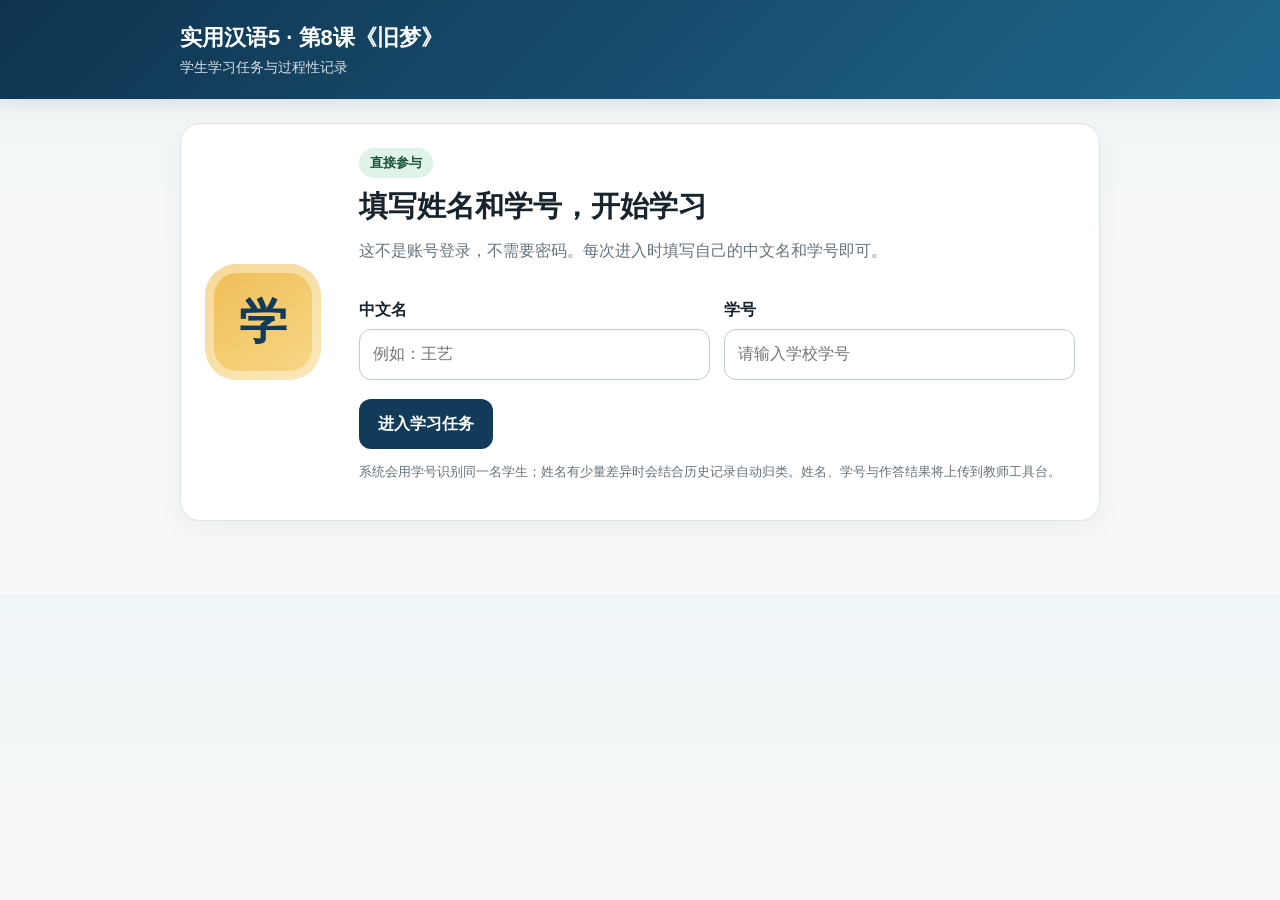
==== commit 1a660271: "更新学生直接参与与第一次课回顾测试" ====
--- a/index.html
+++ b/index.html
@@ -5,43 +5,68 @@
   <meta name="viewport" content="width=device-width,initial-scale=1">
   <title>实用汉语5 第8课学习任务</title>
   <style>
-    :root{--navy:#123b5a;--blue:#1f6288;--mint:#dff2eb;--gold:#f0bd55;--ink:#18242c;--muted:#65737d;--line:#dce4e8;--paper:#f5f7f8;--white:#fff;--danger:#a12a2a}
-    *{box-sizing:border-box}body{margin:0;background:var(--paper);color:var(--ink);font-family:"Microsoft YaHei","PingFang SC",sans-serif;line-height:1.65}
-    button,input,select,textarea{font:inherit}button{cursor:pointer}.top{background:linear-gradient(135deg,var(--navy),var(--blue));color:#fff;padding:18px 16px;box-shadow:0 4px 18px #123b5a22}
-    .top-inner,.wrap{width:min(860px,calc(100% - 28px));margin:auto}.brand{font-size:21px;font-weight:800}.sub{opacity:.82;font-size:14px}.wrap{padding:22px 0 48px}
-    .card{background:#fff;border:1px solid var(--line);border-radius:18px;padding:22px;margin-bottom:16px;box-shadow:0 6px 20px #123b5a0b}.hidden{display:none!important}
-    h1,h2,h3{line-height:1.25;margin:0 0 12px}h1{font-size:27px}h2{font-size:21px}h3{font-size:17px}.lead{color:var(--muted);margin:0 0 20px}
-    label{display:block;font-weight:700;margin:13px 0 6px}.field{width:100%;border:1px solid #bfcbd2;border-radius:11px;padding:11px 12px;background:#fff;min-height:46px}.field:focus{outline:3px solid #d8edf8;border-color:var(--blue)}
-    .btn{border:0;border-radius:11px;background:var(--navy);color:#fff;font-weight:800;padding:12px 18px;min-height:46px}.btn.secondary{background:#eef4f7;color:var(--navy)}.btn.gold{background:var(--gold);color:#31240d}
-    .actions{display:flex;gap:10px;flex-wrap:wrap;margin-top:18px}.note{background:var(--mint);border-left:5px solid #4e9b7d;padding:12px 14px;border-radius:9px;margin:14px 0}.error{color:var(--danger);font-weight:700;margin-top:10px}.upload-state{margin:14px 0;padding:12px 14px;border-radius:10px;background:#edf7f2;color:#1e654e;font-weight:800}.upload-state.bad{background:#fff0f0;color:#8c2e2e}
-    .student{display:flex;justify-content:space-between;gap:15px;align-items:center;background:var(--navy);color:#fff}.student small{opacity:.78}.badge{display:inline-block;background:var(--mint);color:#185239;padding:4px 10px;border-radius:999px;font-size:13px;font-weight:800;margin-bottom:10px}
-    .q{border-top:1px solid var(--line);padding-top:16px;margin-top:16px}.q:first-child{border-top:0;padding-top:0;margin-top:0}.q-title{font-weight:800;margin-bottom:8px}
-    .opt{display:flex;gap:9px;align-items:flex-start;border:1px solid var(--line);border-radius:10px;padding:9px 11px;margin:7px 0;font-weight:400}.opt input{margin-top:6px}
-    .grid{display:grid;grid-template-columns:1fr 1fr;gap:14px}.checks{display:grid;grid-template-columns:1fr 1fr;gap:8px}.check{border:1px solid var(--line);border-radius:10px;padding:9px;font-weight:400}.check input{margin-right:7px}
-    .rating{display:grid;grid-template-columns:1fr 150px;gap:12px;align-items:center;margin:9px 0}.score{display:grid;grid-template-columns:repeat(4,1fr);gap:9px;margin-top:16px}.score div{background:#edf4f7;border-radius:12px;padding:12px;text-align:center}.score strong{display:block;font-size:22px;color:var(--blue)}
+    :root{--navy:#123b5a;--blue:#24739a;--sky:#eaf5f8;--mint:#dff3e8;--gold:#f0bd55;--coral:#ec725f;--ink:#18242c;--muted:#65737d;--line:#dce4e8;--paper:#f5f7f8;--white:#fff;--danger:#a12a2a}
+    *{box-sizing:border-box}html{scroll-behavior:smooth}body{margin:0;background:linear-gradient(180deg,#eef5f7 0,#f7f8f8 260px);color:var(--ink);font-family:"Microsoft YaHei","PingFang SC",sans-serif;line-height:1.65}
+    button,input,select,textarea{font:inherit}button{cursor:pointer}.top{background:linear-gradient(135deg,#0f344f,#1f668c);color:#fff;padding:20px 16px;box-shadow:0 4px 18px #123b5a22}
+    .top-inner,.wrap{width:min(920px,calc(100% - 28px));margin:auto}.brand{font-size:22px;font-weight:900}.sub{opacity:.83;font-size:14px}.wrap{padding:24px 0 56px}
+    .card{background:#fff;border:1px solid var(--line);border-radius:20px;padding:24px;margin-bottom:17px;box-shadow:0 9px 26px #123b5a0c}.hidden{display:none!important}
+    h1,h2,h3{line-height:1.3;margin:0 0 12px}h1{font-size:29px}h2{font-size:22px}h3{font-size:17px}.lead{color:var(--muted);margin:0 0 20px}
+    label{display:block;font-weight:750;margin:13px 0 6px}.field{width:100%;border:1px solid #bfcbd2;border-radius:12px;padding:11px 13px;background:#fff;min-height:47px}.field:focus{outline:3px solid #d8edf8;border-color:var(--blue)}
+    .btn{border:0;border-radius:12px;background:var(--navy);color:#fff;font-weight:850;padding:12px 19px;min-height:47px;transition:.15s transform,.15s opacity}.btn:hover{transform:translateY(-1px)}.btn:disabled{opacity:.55;cursor:not-allowed;transform:none}.btn.secondary{background:#edf3f6;color:var(--navy)}.btn.gold{background:var(--gold);color:#31240d}.btn.coral{background:var(--coral)}
+    .actions{display:flex;gap:10px;flex-wrap:wrap;margin-top:19px}.note{background:var(--mint);border-left:5px solid #4e9b7d;padding:13px 15px;border-radius:10px;margin:15px 0}.error{color:var(--danger);font-weight:750;margin-top:10px}.upload-state{margin:14px 0;padding:13px 15px;border-radius:11px;background:#edf7f2;color:#1e654e;font-weight:800}.upload-state.bad{background:#fff0f0;color:#8c2e2e}
+    .student{display:flex;justify-content:space-between;gap:15px;align-items:center;background:linear-gradient(135deg,var(--navy),#205e80);color:#fff}.student small{opacity:.84}.badge{display:inline-block;background:var(--mint);color:#185239;padding:4px 11px;border-radius:999px;font-size:13px;font-weight:850;margin-bottom:10px}.badge.gold{background:#fff1cf;color:#73510c}.badge.blue{background:#e2f1f8;color:#155576}
+    .join{display:grid;grid-template-columns:130px 1fr;gap:24px;align-items:center}.joinmark{width:116px;height:116px;border-radius:32px;background:linear-gradient(145deg,var(--gold),#f7d888);display:grid;place-items:center;color:var(--navy);font-size:48px;font-weight:900;box-shadow:inset 0 0 0 9px #ffffff66}.privacy{font-size:13px;color:var(--muted);margin-top:12px}
+    .task-grid{display:grid;grid-template-columns:repeat(3,1fr);gap:13px;margin-top:17px}.task{border:1px solid var(--line);border-radius:16px;padding:17px;background:#fff;display:flex;flex-direction:column}.task.featured{border:2px solid #e6a937;background:linear-gradient(160deg,#fffaf0,#fff)}.task .num{font-size:12px;font-weight:900;color:var(--blue);letter-spacing:.08em}.task h3{margin:7px 0}.task p{font-size:14px;color:var(--muted);margin:0 0 14px;flex:1}.task .btn{width:100%}
+    .q{border:1px solid var(--line);padding:17px;margin:13px 0;border-radius:14px;background:#fbfcfc}.q-title{font-weight:850;margin-bottom:9px;padding:0 5px}.opt{display:flex;gap:10px;align-items:flex-start;border:1px solid var(--line);border-radius:11px;padding:10px 12px;margin:8px 0;font-weight:400;background:#fff}.opt:hover{border-color:#8fb4c7;background:#f4fafc}.opt input{margin-top:6px;accent-color:var(--blue)}.letter{color:var(--blue);font-weight:900;min-width:20px}
+    .section-head{display:flex;justify-content:space-between;gap:14px;align-items:flex-start;margin-bottom:13px}.source{font-size:12px;font-weight:800;color:#66757f;background:#eef2f4;border-radius:999px;padding:5px 10px;white-space:nowrap}.example{background:#fff8e9;border:1px solid #eed59c;border-radius:13px;padding:14px 16px;margin:13px 0}.example b{color:#79540d}.wordbank{display:flex;gap:8px;flex-wrap:wrap;margin:12px 0}.wordbank span{background:var(--sky);color:#245870;border-radius:999px;padding:5px 10px;font-weight:750}.prompt-list{margin:10px 0;padding-left:23px;columns:2}.counter{text-align:right;color:var(--muted);font-size:13px;margin-top:5px}
+    .grid{display:grid;grid-template-columns:1fr 1fr;gap:14px}.checks{display:grid;grid-template-columns:1fr 1fr;gap:8px}.check{border:1px solid var(--line);border-radius:10px;padding:9px;font-weight:400}.check input{margin-right:7px;accent-color:var(--blue)}
+    .rating{display:grid;grid-template-columns:1fr 150px;gap:12px;align-items:center;margin:9px 0}.score{display:grid;grid-template-columns:repeat(4,1fr);gap:9px;margin-top:16px}.score div{background:#edf4f7;border-radius:12px;padding:12px;text-align:center}.score strong{display:block;font-size:23px;color:var(--blue)}
     .steps{margin:0;padding-left:22px}.steps li{margin:7px 0}.passage{background:#f1f5f7;border-left:4px solid var(--blue);padding:12px 14px;border-radius:8px;margin-bottom:15px}.muted{color:var(--muted);font-size:13px}
-    @media(max-width:640px){.grid,.checks,.score{grid-template-columns:1fr}.rating{grid-template-columns:1fr}.card{padding:18px}.student{align-items:flex-start;flex-direction:column}}
+    @media(max-width:720px){.join{grid-template-columns:1fr}.joinmark{width:82px;height:82px;border-radius:24px;font-size:35px}.task-grid{grid-template-columns:1fr}.grid,.checks,.score{grid-template-columns:1fr}.rating{grid-template-columns:1fr}.prompt-list{columns:1}.card{padding:18px}.student{align-items:flex-start;flex-direction:column}.section-head{display:block}.source{display:inline-block;margin-bottom:10px}}
   </style>
 </head>
 <body>
-  <header class="top"><div class="top-inner"><div class="brand">实用汉语5 第8课《旧梦》</div><div class="sub">课前测试与课后任务</div></div></header>
+  <header class="top"><div class="top-inner"><div class="brand">实用汉语5 · 第8课《旧梦》</div><div class="sub">学生学习任务与过程性记录</div></div></header>
   <main class="wrap">
-    <section id="loginView" class="card">
-      <span class="badge">学生登录</span>
-      <h1>先登录，再开始任务</h1>
-      <p class="lead">请使用老师发给你的个人账号和密码。</p>
-      <form id="loginForm">
-        <label for="code">账号</label><input class="field" id="code" autocomplete="username" placeholder="CHI24-INT01-001" required>
-        <label for="name">密码</label><input class="field" id="name" type="password" autocomplete="current-password" placeholder="请输入密码" required>
-        <div class="actions"><button class="btn" type="submit">登录</button></div>
-        <div id="loginError" class="error" role="alert"></div>
-      </form>
+    <section id="joinView" class="card">
+      <div class="join">
+        <div class="joinmark">学</div>
+        <div><span class="badge">直接参与</span><h1>填写姓名和学号，开始学习</h1><p class="lead">这不是账号登录，不需要密码。每次进入时填写自己的中文名和学号即可。</p>
+          <form id="joinForm">
+            <div class="grid"><div><label for="participantName">中文名</label><input class="field" id="participantName" autocomplete="name" placeholder="例如：王艺" minlength="2" required></div><div><label for="studentNumber">学号</label><input class="field" id="studentNumber" inputmode="text" autocomplete="off" placeholder="请输入学校学号" minlength="3" required></div></div>
+            <div class="actions"><button class="btn" type="submit">进入学习任务</button></div><div id="joinError" class="error" role="alert"></div>
+            <p class="privacy">系统会用学号识别同一名学生；姓名有少量差异时会结合历史记录自动归类。姓名、学号与作答结果将上传到教师工具台。</p>
+          </form>
+        </div>
+      </div>
     </section>
 
     <section id="homeView" class="hidden">
-      <div class="card student"><div><h2 id="hello"></h2><small id="studentCode"></small></div><button class="btn secondary" id="logoutBtn" type="button">退出</button></div>
-      <div class="card"><h2>今天要做什么</h2><ol class="steps"><li><strong>上课前：</strong>完成课前小测试，看到“课前任务已完成”后停下。</li><li><strong>下课后：</strong>返回本网页，完成课后练习和两项写作任务。</li><li><strong>提交记录：</strong>完成后下载学习记录，并上传到老师指定的学习通任务。</li></ol><div class="actions"><button class="btn" id="openPre" type="button">开始课前测试</button><button class="btn gold" id="openPost" type="button">开始课后任务</button><button class="btn secondary" id="downloadExisting" type="button">下载已有学习记录</button></div><p id="statusText" class="muted"></p><p id="downloadHint" class="muted"></p></div>
+      <div class="card student"><div><h2 id="hello"></h2><small id="studentIdentity"></small></div><button class="btn secondary" id="switchBtn" type="button">重新填写信息</button></div>
+      <div class="card"><span class="badge gold">本次重点</span><h2>第一次课回顾测试</h2><p class="lead">请先完成回顾测试。内容包括比较句排序、完成对话、《旧梦》新词和语法、短文写作。</p>
+        <div class="task-grid">
+          <article class="task featured"><div class="num">01 · 约20分钟</div><h3>第一次课回顾测试</h3><p>课本练习四、五、十＋本课新词语法；提交后自动同步教师工具台和学习画像。</p><button class="btn gold" id="openReview" type="button">开始回顾测试</button></article>
+          <article class="task"><div class="num">02 · 课前</div><h3>学习起点画像</h3><p>学习经历、需要和课前小测，用于安排分层学习。</p><button class="btn" id="openPre" type="button">打开课前测试</button></article>
+          <article class="task"><div class="num">03 · 课后</div><h3>第8课课后任务</h3><p>词汇、阅读、比较句与两项表达任务。</p><button class="btn coral" id="openPost" type="button">打开课后任务</button></article>
+        </div>
+        <p id="statusText" class="note"></p><div class="actions"><button class="btn secondary" id="downloadExisting" type="button">备用：下载已有学习记录</button></div><p id="downloadHint" class="muted"></p>
+      </div>
     </section>
+
+    <form id="reviewView" class="hidden">
+      <div class="card student"><div><h2>第一次课回顾测试</h2><small id="reviewStudent"></small></div><button class="btn secondary back" type="button">返回</button></div>
+      <section class="card"><div class="section-head"><div><span class="badge blue">第1部分 · 30分</span><h2>把词语整理成句子</h2><p class="lead">先在心里整理课本中的词语，再选择语序正确的句子。</p></div><span class="source">课本综合练习四</span></div><div id="reviewReorder"></div></section>
+      <section class="card"><div class="section-head"><div><span class="badge blue">第2部分 · 40分</span><h2>模仿例子完成对话</h2><p class="lead">注意“比”“没有”“不比”和“一点儿”的位置。</p></div><span class="source">课本综合练习五</span></div><div class="example"><b>例：</b>昨天20℃，今天21℃。<br>A：今天比昨天热吗？<br>B：今天比昨天热一点儿。</div><div id="reviewDialogue"></div></section>
+      <section class="card"><div class="section-head"><div><span class="badge blue">第3部分 · 30分</span><h2>第8课新词和语法</h2><p class="lead">把新词放进真实句子，也检查比较句的意思。</p></div><span class="source">《旧梦》重点</span></div><div class="wordbank"><span>往事</span><span>难忘</span><span>想起来</span><span>告别</span><span>梦里</span><span>消息</span><span>打听</span><span>比</span><span>没有</span><span>不比</span></div><div id="reviewLanguage"></div></section>
+      <section class="card"><div class="section-head"><div><span class="badge gold">写作 · 不计客观题分数</span><h2>我最好的朋友</h2><p class="lead">写大约70个汉字，尽量使用本课的新词和比较句。</p></div><span class="source">课本第88页 · 第十题</span></div>
+        <ol class="prompt-list"><li>你们什么时候认识？</li><li>他／她是什么样的人？</li><li>有什么难忘的事？</li><li>他／她现在在哪里？</li><li>你们还有联系吗？</li><li>你经常想念他／她吗？</li></ol>
+        <div class="wordbank"><span>往事</span><span>难忘</span><span>忘不了</span><span>想起来</span><span>告别</span><span>出现</span><span>梦里</span><span>消息</span><span>打听</span></div>
+        <div class="example"><b>可以参考这些句子：</b><br>我最好的朋友叫……，我们是……时候认识的。<br>他／她比我……，也很……。<br>有一次……，这件往事让我一直忘不了。<br>虽然我们现在……，但是我常常想起他／她。<br>有时他／她还会出现在我的梦里，我也会向朋友打听他／她的消息。</div>
+        <label for="reviewWriting">我的短文</label><textarea class="field" id="reviewWriting" name="reviewWriting" rows="8" minlength="55" maxlength="260" required placeholder="我最好的朋友叫……"></textarea><div id="reviewCounter" class="counter">0 / 建议70字</div>
+        <label for="reviewConfidence">完成后，你对比较句的信心是多少？</label><select class="field" id="reviewConfidence" name="reviewConfidence" required><option value="">请选择1至5</option><option value="1">1 · 还不会</option><option value="2">2 · 需要很多帮助</option><option value="3">3 · 基本会</option><option value="4">4 · 比较熟练</option><option value="5">5 · 可以自己运用</option></select>
+        <div class="actions"><button class="btn gold" type="submit">提交回顾测试</button></div>
+      </section>
+    </form>
 
     <form id="preView" class="hidden">
       <div class="card student"><div><h2>课前小测试</h2><small id="preStudent"></small></div><button class="btn secondary back" type="button">返回</button></div>
@@ -55,7 +80,7 @@
       <section class="card"><span class="badge">词汇</span><div id="vocabQuestions"></div></section>
       <section class="card"><span class="badge">阅读</span><div class="passage">人老了，往事常常进入梦里。作者记得童年邻居司苔拉：她会说英语和广东话，像姐姐一样领着“我”上学、照顾“我”。到了老年，作者仍然想知道她的消息。</div><div id="readingQuestions"></div></section>
       <section class="card"><span class="badge">语法与排序</span><div id="grammarQuestions"></div><div id="orderQuestions"></div></section>
-      <section class="card"><span class="badge">写作一</span><h2>我的旧梦</h2><p class="lead">写80至200字，写一位难忘的人，至少使用4个本课新词。</p><textarea class="field" name="oldDream" rows="8" minlength="80" required placeholder="往事、难忘、出现、年龄、照顾、告别、刚刚、打听、消息"></textarea></section>
+      <section class="card"><span class="badge">写作一</span><h2>我的旧梦</h2><p class="lead">写80至200字，写一位难忘的人，至少使用4个本课新词。</p><div class="example"><b>句子参考：</b>想起这段往事，我还是忘不了……；虽然我们已经告别，但是……；我常常打听他／她的消息。</div><textarea class="field" name="oldDream" rows="8" minlength="80" required placeholder="往事、难忘、出现、年龄、照顾、告别、刚刚、打听、消息"></textarea></section>
       <section class="card"><span class="badge">写作二</span><h2>高铁服务比较</h2><p class="lead">用3至5句话比较A线和B线，至少使用2种比较句，并给出建议。</p><div class="passage"><strong>A线：</strong>8:10发车，运行35分钟，停8站<br><strong>B线：</strong>8:25发车，运行42分钟，停10站</div><textarea class="field" name="rail" rows="6" required placeholder="A线比B线……；B线没有A线……；因为……，所以我建议您……"></textarea></section>
       <section class="card"><span class="badge">课后自评</span><div id="postRatings"></div><div class="actions"><button class="btn" type="submit">提交课后任务</button></div></section>
     </form>
@@ -63,35 +88,62 @@
     <section id="doneView" class="card hidden"><span class="badge">完成</span><h1 id="doneTitle"></h1><p id="doneText" class="lead"></p><div id="uploadState" class="upload-state hidden"></div><div id="scoreBox" class="score"></div><div class="actions"><button class="btn secondary" id="doneHome" type="button">返回首页</button><button class="btn hidden" id="retryUpload" type="button">重新上传给老师</button><button class="btn secondary" id="downloadBtn" type="button">备用：下载学习记录</button></div></section>
   </main>
   <script>
+    const reviewReorder=[
+      ['这本小说　没有　有意思　那本',['这本小说没有那本有意思。','那本小说没有这本小说有意思。','这本小说比那本没有有意思。'],1],
+      ['我　比　晚　姐姐　睡得',['姐姐比睡得我晚。','我睡得姐姐比晚。','我比姐姐睡得晚。'],2],
+      ['这儿的东西　比　不　贵　我们那儿',['这儿的东西不比我们那儿贵。','我们那儿不贵比这儿的东西。','这儿的东西比不贵我们那儿。'],0],
+      ['这种啤酒　青岛啤酒　好喝　没有',['青岛啤酒这种没有啤酒好喝。','这种啤酒好喝没有青岛啤酒。','这种啤酒没有青岛啤酒好喝。'],2],
+      ['这辆汽车　新　那辆　比',['那辆比新这辆汽车。','这辆汽车比那辆新。','这辆汽车新比那辆。'],1]
+    ];
+    const reviewDialogue=[
+      ['这件衣服150元，那件衣服152元。A：那件衣服比这件衣服贵吗？',['那件衣服没有这件衣服贵。','那件衣服比这件衣服贵多了。','那件衣服比这件衣服贵一点儿。'],2],
+      ['城市A离这里900多公里，城市B离这里890多公里。A：城市B比城市A远吗？',['城市B不比城市A远。','城市B比城市A远一点儿。','城市A没有城市B远。'],0],
+      ['今年的新生3000人，去年的新生3100人。选择合适的问句。',['今年的新生没有去年的多。','今年的新生比去年的少吗？','去年的新生比今年的少吗？'],1],
+      ['这种水果好吃，那种水果不好吃。A：那种水果比这种好吃吗？',['这种水果不比那种好吃。','那种水果比这种好吃一点儿。','那种水果没有这种好吃。'],2]
+    ];
+    const reviewLanguage=[
+      ['“那段____很难忘，我一想起来就会笑。”',['消息','往事','年龄'],1],
+      ['想知道多年不见的朋友在哪里，最合适的说法是：',['照顾朋友','向朋友告别','打听朋友的消息'],2],
+      ['“她昨天又____我的梦里。”',['出现在','打听了','告别了'],0],
+      ['A车厢比B车厢安静一点儿，意思是：',['A车厢比B车厢安静很多','A车厢稍微更安静','B车厢没有声音'],1],
+      ['“B站不比A站远”的意思最接近：',['B站一定比A站远','B站和A站完全一样远','B站没有A站远，或者两站差不多远'],2]
+    ];
     const pre=[
-      ['“难忘”最接近哪个意思？',['很难忘记','刚刚知道','不想打听'],0],['“打听消息”是什么意思？',['向别人询问情况','跟别人告别','把事情忘记'],0],['短文中，司苔拉和“我”最可能是什么关系？',['童年的邻居和朋友','现在的同事','老师和学生'],0],['妈妈为什么请司苔拉领“我”上学？',['“我”年龄小，一个人过马路不安全','“我”不会说广东话','司苔拉是老师'],0],['A线35分钟，B线42分钟。选择正确句子。',['A线比B线快7分钟','A线比B线7分钟快','B线比A线快7分钟'],0],['节假日的车站比平时还忙。哪句结构正确？',['高峰期比平峰期更忙','高峰期更比平峰期忙','高峰期比平峰期忙更'],0]
+      ['“难忘”最接近哪个意思？',['刚刚知道','很难忘记','不想打听'],1],['“打听消息”是什么意思？',['跟别人告别','把事情忘记','向别人询问情况'],2],['短文中，司苔拉和“我”最可能是什么关系？',['童年的邻居和朋友','现在的同事','老师和学生'],0],['妈妈为什么请司苔拉领“我”上学？',['“我”不会说广东话','“我”年龄小，一个人过马路不安全','司苔拉是老师'],1],['A线35分钟，B线42分钟。选择正确句子。',['A线比B线7分钟快','B线比A线快7分钟','A线比B线快7分钟'],2],['节假日的车站比平时还忙。哪句结构正确？',['高峰期比平峰期更忙','高峰期更比平峰期忙','高峰期比平峰期忙更'],0]
     ];
-    const vocab=[['我明天就回国了，今天来向大家____。',['告别','出现','忘记'],0],['我想向服务台____一下列车晚点的____。',['打听／消息','消息／打听','照顾／同事'],0],['车站工作人员要主动____有需要的旅客。',['照顾','忘记','告别'],0],['列车____到站，旅客正在下车。',['刚刚','有时','并'],0]];
-    const reading=[['作者认为一生中什么最难忘？',['小时候遇到过的人和事','最近几年的事','老同事的名字'],0],['最近经常出现在“我”梦里的是谁？',['妈妈','司苔拉','老同事'],1],['司苔拉和“我”是什么关系？',['邻居和童年朋友','同事','老师和学生'],0],['课文结尾哪个信息最能表现“我”的思念？',['询问她是否还活着、到哪里打听消息','说她不是中国人','只说她比“我”高'],0]];
-    const grammar=[['选择正确的比较句。',['A站比B站很大','A站比B站大','A站很比B站大'],1],['A线35分钟，B线42分钟。',['A线比B线快7分钟','A线比B线7分钟快','B线比A线快7分钟'],0],['B站换乘路线更复杂，怎样说更合适？',['B站没有A站方便','A站没有B站方便','B站比A站很方便'],0]];
+    const vocab=[['我明天就回国了，今天来向大家____。',['出现','忘记','告别'],2],['我想向服务台____一下列车晚点的____。',['打听／消息','消息／打听','照顾／同事'],0],['车站工作人员要主动____有需要的旅客。',['忘记','照顾','告别'],1],['列车____到站，旅客正在下车。',['有时','并','刚刚'],2]];
+    const reading=[['作者认为一生中什么最难忘？',['小时候遇到过的人和事','最近几年的事','老同事的名字'],0],['最近经常出现在“我”梦里的是谁？',['妈妈','老同事','司苔拉'],2],['司苔拉和“我”是什么关系？',['同事','邻居和童年朋友','老师和学生'],1],['课文结尾哪个信息最能表现“我”的思念？',['询问她是否还活着、到哪里打听消息','说她不是中国人','只说她比“我”高'],0]];
+    const grammar=[['选择正确的比较句。',['A站比B站很大','A站比B站大','A站很比B站大'],1],['A线35分钟，B线42分钟。',['A线比B线7分钟快','B线比A线快7分钟','A线比B线快7分钟'],2],['B站换乘路线更复杂，怎样说更合适？',['B站没有A站方便','A站没有B站方便','B站比A站很方便'],0]];
     const orders=[['这辆汽车更新。',['那辆 比 这辆汽车 新','这辆汽车 比 那辆 新','比 那辆 这辆汽车 新'],1],['A线35分钟，B线42分钟。',['A线 比 B线 快 7分钟','B线 比 A线 快 7分钟','A线 7分钟 比 B线 快'],0]];
     const ratingLabels=['听懂课文录音','用汉语口头表达','读懂课文与题目','写出连贯的短文','完成专业汉语任务'];
     const API_URL='https://cloudbase-d3gxxe4l88c3d5907-1431364187.ap-shanghai.app.tcloudbase.com/ecrl/lesson8';
-    const views=['loginView','homeView','preView','postView','doneView']; let current=null; let lastRecord=null;
-    const byId=id=>document.getElementById(id); const show=id=>{views.forEach(v=>byId(v).classList.toggle('hidden',v!==id));scrollTo({top:0,behavior:'smooth'})};
-    function questions(target,list,prefix){byId(target).innerHTML=list.map((q,i)=>`<fieldset class="q"><legend class="q-title">${i+1}. ${q[0]}</legend>${q[1].map((o,j)=>`<label class="opt"><input type="radio" name="${prefix}${i}" value="${j}" required>${o}</label>`).join('')}</fieldset>`).join('')}
-    function ratings(target,prefix){byId(target).innerHTML=ratingLabels.map((x,i)=>`<div class="rating"><label for="${prefix}${i}">${x}</label><select class="field" id="${prefix}${i}" name="${prefix}${i}" required><option value="">请选择1至5</option>${[1,2,3,4,5].map(n=>`<option>${n}</option>`).join('')}</select></div>`).join('')}
-    function checks(target,name,items){byId(target).innerHTML=items.map(x=>`<label class="check"><input type="checkbox" name="${name}" value="${x}">${x}</label>`).join('')}
-    function score(form,list,prefix,points){let s=0;list.forEach((q,i)=>{if(Number(form.elements[prefix+i].value)===q[2])s+=points});return s}
-    function save(stage,data){const key=`ecrl_${current[0]}`;const old=JSON.parse(localStorage.getItem(key)||'{}');const next={...old,student:{code:current[0]},[stage]:data};localStorage.setItem(key,JSON.stringify(next));lastRecord=next;return next}
-    function updateHome(){const rec=JSON.parse(localStorage.getItem(`ecrl_${current[0]}`)||'{}');byId('statusText').textContent=`课前：${rec.pre?'已完成':'未完成'}　课后：${rec.post?'已完成':'未完成'}`;byId('openPost').disabled=!rec.pre}
-    function downloadRecord(record){const a=document.createElement('a');a.href=URL.createObjectURL(new Blob([JSON.stringify(record,null,2)],{type:'application/json'}));a.download=`${record.student.code}-第8课学习记录.json`;a.click();setTimeout(()=>URL.revokeObjectURL(a.href),1000)}
-    async function uploadRecord(record){byId('uploadState').className='upload-state';byId('uploadState').textContent='正在把学习记录上传给老师……';byId('retryUpload').classList.add('hidden');try{const response=await fetch(API_URL,{method:'POST',headers:{'Content-Type':'application/json'},body:JSON.stringify({action:'submit',code:current[0],password:current[1],record})});const result=await response.json();if(!response.ok||!result.ok)throw new Error(result.message||'上传失败');byId('uploadState').className='upload-state';byId('uploadState').textContent='✓ 已成功上传给老师，教师端现在可以看到本次记录。';return true}catch(error){byId('uploadState').className='upload-state bad';byId('uploadState').textContent=`上传暂未成功：${error.message}。记录已保存在本机，请点击“重新上传给老师”。`;byId('retryUpload').classList.remove('hidden');return false}}
-    async function login(code,password){const c=code.trim().toUpperCase(),p=password.trim().toUpperCase();const response=await fetch(API_URL,{method:'POST',headers:{'Content-Type':'application/json'},body:JSON.stringify({action:'login',code:c,password:p})});const result=await response.json();if(!response.ok||!result.ok)throw new Error(result.message||'登录失败');return[c,p]}
-    byId('loginForm').addEventListener('submit',async e=>{e.preventDefault();const button=e.currentTarget.querySelector('[type=submit]');button.disabled=true;byId('loginError').textContent='正在验证账号……';try{current=await login(byId('code').value,byId('name').value);sessionStorage.setItem('ecrl_current',JSON.stringify(current));byId('hello').textContent='同学，你好';byId('studentCode').textContent=current[0];byId('preStudent').textContent=current[0];byId('postStudent').textContent=current[0];byId('loginError').textContent='';updateHome();show('homeView')}catch(error){byId('loginError').textContent=error.message||'账号或密码不正确，请查看老师发的名单。'}finally{button.disabled=false}});
-    byId('logoutBtn').onclick=()=>{sessionStorage.removeItem('ecrl_current');current=null;show('loginView')};byId('openPre').onclick=()=>show('preView');byId('openPost').onclick=()=>show('postView');document.querySelectorAll('.back').forEach(b=>b.onclick=()=>{updateHome();show('homeView')});byId('doneHome').onclick=()=>{updateHome();show('homeView')};
-    byId('downloadExisting').onclick=()=>{const rec=JSON.parse(localStorage.getItem(`ecrl_${current[0]}`)||'null');if(!rec||(!rec.pre&&!rec.post)){byId('downloadHint').textContent='当前浏览器里还没有学习记录，请先完成任务。';return}downloadRecord(rec);byId('downloadHint').textContent='学习记录已下载，请把该文件上传到老师指定的学习通任务。'};
-    byId('preView').addEventListener('submit',async e=>{e.preventDefault();const f=e.currentTarget;const button=f.querySelector('[type=submit]');button.disabled=true;const data={submittedAt:new Date().toISOString(),hsk:f.hsk.value,years:f.years.value,goals:[...f.querySelectorAll('[name=goals]:checked')].map(x=>x.value),supports:[...f.querySelectorAll('[name=supports]:checked')].map(x=>x.value),memorable:f.memorable.value,quizScore:score(f,pre,'preq',10),ratings:ratingLabels.map((_,i)=>Number(f.elements['pr'+i].value))};lastRecord=save('pre',data);byId('doneTitle').textContent='课前任务已完成';byId('doneText').textContent='系统正在提交记录，完成后请停在这里等老师上课。';byId('scoreBox').innerHTML=`<div><strong>${data.quizScore}</strong>小测分数</div>`;show('doneView');await uploadRecord(lastRecord);button.disabled=false});
-    byId('postView').addEventListener('submit',async e=>{e.preventDefault();const f=e.currentTarget;const button=f.querySelector('[type=submit]');button.disabled=true;const data={submittedAt:new Date().toISOString(),vocabulary:score(f,vocab,'vq',5),reading:score(f,reading,'rq',8),grammar:score(f,grammar,'gq',8),ordering:score(f,orders,'oq',12),oldDream:f.oldDream.value,rail:f.rail.value,ratings:ratingLabels.map((_,i)=>Number(f.elements['por'+i].value))};lastRecord=save('post',data);byId('doneTitle').textContent='课后任务已完成';byId('doneText').textContent='系统正在把本次学习成果提交给老师。';byId('scoreBox').innerHTML=`<div><strong>${data.vocabulary}</strong>词汇</div><div><strong>${data.reading}</strong>阅读</div><div><strong>${data.grammar}</strong>语法</div><div><strong>${data.ordering}</strong>排序</div>`;show('doneView');await uploadRecord(lastRecord);button.disabled=false});
-    byId('retryUpload').onclick=()=>{if(lastRecord)uploadRecord(lastRecord)};
-    byId('downloadBtn').onclick=()=>{if(!lastRecord)lastRecord=JSON.parse(localStorage.getItem(`ecrl_${current[0]}`)||'null');if(lastRecord)downloadRecord(lastRecord)};
-    questions('preQuestions',pre,'preq');questions('vocabQuestions',vocab,'vq');questions('readingQuestions',reading,'rq');questions('grammarQuestions',grammar,'gq');questions('orderQuestions',orders,'oq');ratings('preRatings','pr');ratings('postRatings','por');checks('goals','goals',['听懂课文录音','记住新词','读懂长句','说完整句子','写短文','使用专业汉语']);checks('supports','supports',['图片帮助理解','拼音或声调提示','重复听录音','句型框架','同伴讨论','老师个别纠音']);
-    try{const s=JSON.parse(sessionStorage.getItem('ecrl_current')||'null');if(s){current=s;byId('hello').textContent='同学，你好';byId('studentCode').textContent=s[0];byId('preStudent').textContent=s[0];byId('postStudent').textContent=s[0];updateHome();show('homeView')}}catch{}
+    const views=['joinView','homeView','reviewView','preView','postView','doneView'];let current=null,lastRecord=null;
+    const byId=id=>document.getElementById(id);const show=id=>{views.forEach(view=>byId(view).classList.toggle('hidden',view!==id));scrollTo({top:0,behavior:'smooth'})};
+    function questions(target,list,prefix){byId(target).innerHTML=list.map((q,i)=>`<fieldset class="q"><legend class="q-title">${i+1}. ${q[0]}</legend>${q[1].map((option,j)=>`<label class="opt"><input type="radio" name="${prefix}${i}" value="${j}" required><span class="letter">${String.fromCharCode(65+j)}</span><span>${option}</span></label>`).join('')}</fieldset>`).join('')}
+    function ratings(target,prefix){byId(target).innerHTML=ratingLabels.map((label,i)=>`<div class="rating"><label for="${prefix}${i}">${label}</label><select class="field" id="${prefix}${i}" name="${prefix}${i}" required><option value="">请选择1至5</option>${[1,2,3,4,5].map(n=>`<option>${n}</option>`).join('')}</select></div>`).join('')}
+    function checks(target,name,items){byId(target).innerHTML=items.map(item=>`<label class="check"><input type="checkbox" name="${name}" value="${item}">${item}</label>`).join('')}
+    function score(form,list,prefix,points){return list.reduce((total,q,i)=>total+(Number(form.elements[prefix+i].value)===q[2]?points:0),0)}
+    function answers(form,list,prefix){return list.map((_,i)=>Number(form.elements[prefix+i].value))}
+    function recordKey(){return `ecrl_${current.studentCode}`}
+    function identityText(){return `${current.name} · 学号 ${current.studentNumber}`}
+    function save(stage,data){const old=JSON.parse(localStorage.getItem(recordKey())||'{}');const next={...old,student:{code:current.studentCode,name:current.name,studentNumber:current.studentNumber},[stage]:data};localStorage.setItem(recordKey(),JSON.stringify(next));lastRecord=next;return next}
+    function updateHome(){const rec=JSON.parse(localStorage.getItem(recordKey())||'{}');byId('statusText').textContent=`完成情况　回顾测试：${rec.review?'已完成':'未完成'}　｜　课前画像：${rec.pre?'已完成':'未完成'}　｜　课后任务：${rec.post?'已完成':'未完成'}`}
+    function setIdentity(){byId('hello').textContent=`${current.name}，你好`;byId('studentIdentity').textContent=`学号 ${current.studentNumber}`;['reviewStudent','preStudent','postStudent'].forEach(id=>byId(id).textContent=identityText())}
+    function downloadRecord(record){const a=document.createElement('a');a.href=URL.createObjectURL(new Blob([JSON.stringify(record,null,2)],{type:'application/json'}));a.download=`${record.student.studentNumber||record.student.code}-第8课学习记录.json`;a.click();setTimeout(()=>URL.revokeObjectURL(a.href),1000)}
+    async function request(body){const response=await fetch(API_URL,{method:'POST',headers:{'Content-Type':'application/json'},body:JSON.stringify(body)});const result=await response.json();if(!response.ok||!result.ok)throw new Error(result.message||'网络请求失败');return result}
+    async function join(name,studentNumber){const result=await request({action:'join',name:name.trim(),studentNumber:studentNumber.trim()});return result.participant}
+    async function uploadRecord(record){byId('uploadState').className='upload-state';byId('uploadState').textContent='正在把学习记录上传给老师……';byId('retryUpload').classList.add('hidden');try{const result=await request({action:'submit',name:current.submittedName||current.name,studentNumber:current.studentNumber,record});if(result.participant){current={...current,...result.participant};sessionStorage.setItem('ecrl_current_participant',JSON.stringify(current));setIdentity()}if(result.review&&lastRecord?.review){lastRecord.review.scores=result.review.scores;lastRecord.review.total=result.review.total;localStorage.setItem(recordKey(),JSON.stringify(lastRecord))}byId('uploadState').className='upload-state';byId('uploadState').textContent='✓ 已成功上传，老师刷新教师工具台后即可看到，学习画像也会同步更新。';return true}catch(error){byId('uploadState').className='upload-state bad';byId('uploadState').textContent=`上传暂未成功：${error.message}。记录已保存在本机，请点击“重新上传给老师”。`;byId('retryUpload').classList.remove('hidden');return false}}
+    byId('joinForm').addEventListener('submit',async event=>{event.preventDefault();const button=event.currentTarget.querySelector('[type=submit]');button.disabled=true;byId('joinError').textContent='正在进入学习任务……';try{current=await join(byId('participantName').value,byId('studentNumber').value);sessionStorage.setItem('ecrl_current_participant',JSON.stringify(current));setIdentity();updateHome();byId('joinError').textContent='';show('homeView')}catch(error){byId('joinError').textContent=error.message||'暂时无法进入，请检查姓名、学号和网络。'}finally{button.disabled=false}});
+    byId('switchBtn').onclick=()=>{sessionStorage.removeItem('ecrl_current_participant');current=null;show('joinView')};
+    byId('openReview').onclick=()=>show('reviewView');byId('openPre').onclick=()=>show('preView');byId('openPost').onclick=()=>show('postView');document.querySelectorAll('.back').forEach(button=>button.onclick=()=>{updateHome();show('homeView')});byId('doneHome').onclick=()=>{updateHome();show('homeView')};
+    byId('downloadExisting').onclick=()=>{const rec=JSON.parse(localStorage.getItem(recordKey())||'null');if(!rec||(!rec.review&&!rec.pre&&!rec.post)){byId('downloadHint').textContent='当前浏览器里还没有学习记录，请先完成任务。';return}downloadRecord(rec);byId('downloadHint').textContent='学习记录已下载；只在自动上传失败时把文件交给老师作为备份。'};
+    byId('reviewWriting').addEventListener('input',event=>{byId('reviewCounter').textContent=`${event.target.value.replace(/\s/g,'').length} / 建议70字`});
+    byId('reviewView').addEventListener('submit',async event=>{event.preventDefault();const form=event.currentTarget,button=form.querySelector('[type=submit]');button.disabled=true;const data={submittedAt:new Date().toISOString(),answers:{reorder:answers(form,reviewReorder,'rr'),dialogue:answers(form,reviewDialogue,'rd'),language:answers(form,reviewLanguage,'rl')},scores:{reorder:score(form,reviewReorder,'rr',6),dialogue:score(form,reviewDialogue,'rd',10),language:score(form,reviewLanguage,'rl',6)},writing:form.reviewWriting.value,confidence:Number(form.reviewConfidence.value)};data.total=data.scores.reorder+data.scores.dialogue+data.scores.language;lastRecord=save('review',data);byId('doneTitle').textContent='回顾测试已完成';byId('doneText').textContent='系统正在上传作答并同步你的学习画像。';byId('scoreBox').innerHTML=`<div><strong>${data.total}</strong>客观题总分</div><div><strong>${data.scores.reorder}</strong>句子排序</div><div><strong>${data.scores.dialogue}</strong>完成对话</div><div><strong>${data.scores.language}</strong>新词语法</div>`;show('doneView');await uploadRecord(lastRecord);button.disabled=false});
+    byId('preView').addEventListener('submit',async event=>{event.preventDefault();const form=event.currentTarget,button=form.querySelector('[type=submit]');button.disabled=true;const data={submittedAt:new Date().toISOString(),hsk:form.hsk.value,years:form.years.value,goals:[...form.querySelectorAll('[name=goals]:checked')].map(item=>item.value),supports:[...form.querySelectorAll('[name=supports]:checked')].map(item=>item.value),memorable:form.memorable.value,quizScore:score(form,pre,'preq',10),ratings:ratingLabels.map((_,i)=>Number(form.elements['pr'+i].value))};lastRecord=save('pre',data);byId('doneTitle').textContent='课前任务已完成';byId('doneText').textContent='系统正在提交记录，完成后请停在这里等老师上课。';byId('scoreBox').innerHTML=`<div><strong>${data.quizScore}</strong>小测分数</div>`;show('doneView');await uploadRecord(lastRecord);button.disabled=false});
+    byId('postView').addEventListener('submit',async event=>{event.preventDefault();const form=event.currentTarget,button=form.querySelector('[type=submit]');button.disabled=true;const data={submittedAt:new Date().toISOString(),vocabulary:score(form,vocab,'vq',5),reading:score(form,reading,'rq',8),grammar:score(form,grammar,'gq',8),ordering:score(form,orders,'oq',12),oldDream:form.oldDream.value,rail:form.rail.value,ratings:ratingLabels.map((_,i)=>Number(form.elements['por'+i].value))};lastRecord=save('post',data);byId('doneTitle').textContent='课后任务已完成';byId('doneText').textContent='系统正在把本次学习成果提交给老师。';byId('scoreBox').innerHTML=`<div><strong>${data.vocabulary}</strong>词汇</div><div><strong>${data.reading}</strong>阅读</div><div><strong>${data.grammar}</strong>语法</div><div><strong>${data.ordering}</strong>排序</div>`;show('doneView');await uploadRecord(lastRecord);button.disabled=false});
+    byId('retryUpload').onclick=()=>{if(lastRecord)uploadRecord(lastRecord)};byId('downloadBtn').onclick=()=>{if(!lastRecord)lastRecord=JSON.parse(localStorage.getItem(recordKey())||'null');if(lastRecord)downloadRecord(lastRecord)};
+    questions('reviewReorder',reviewReorder,'rr');questions('reviewDialogue',reviewDialogue,'rd');questions('reviewLanguage',reviewLanguage,'rl');questions('preQuestions',pre,'preq');questions('vocabQuestions',vocab,'vq');questions('readingQuestions',reading,'rq');questions('grammarQuestions',grammar,'gq');questions('orderQuestions',orders,'oq');ratings('preRatings','pr');ratings('postRatings','por');checks('goals','goals',['听懂课文录音','记住新词','读懂长句','说得更流利','写得更完整','学习高铁服务汉语']);checks('supports','supports',['图片和关键词','分段重听','句子排序','例句或句框','同伴讨论','老师个别反馈']);
+    try{const saved=JSON.parse(sessionStorage.getItem('ecrl_current_participant')||'null');if(saved?.studentCode&&saved?.studentNumber){current=saved;setIdentity();updateHome();show('homeView')}}catch{}
   </script>
 </body>
 </html>
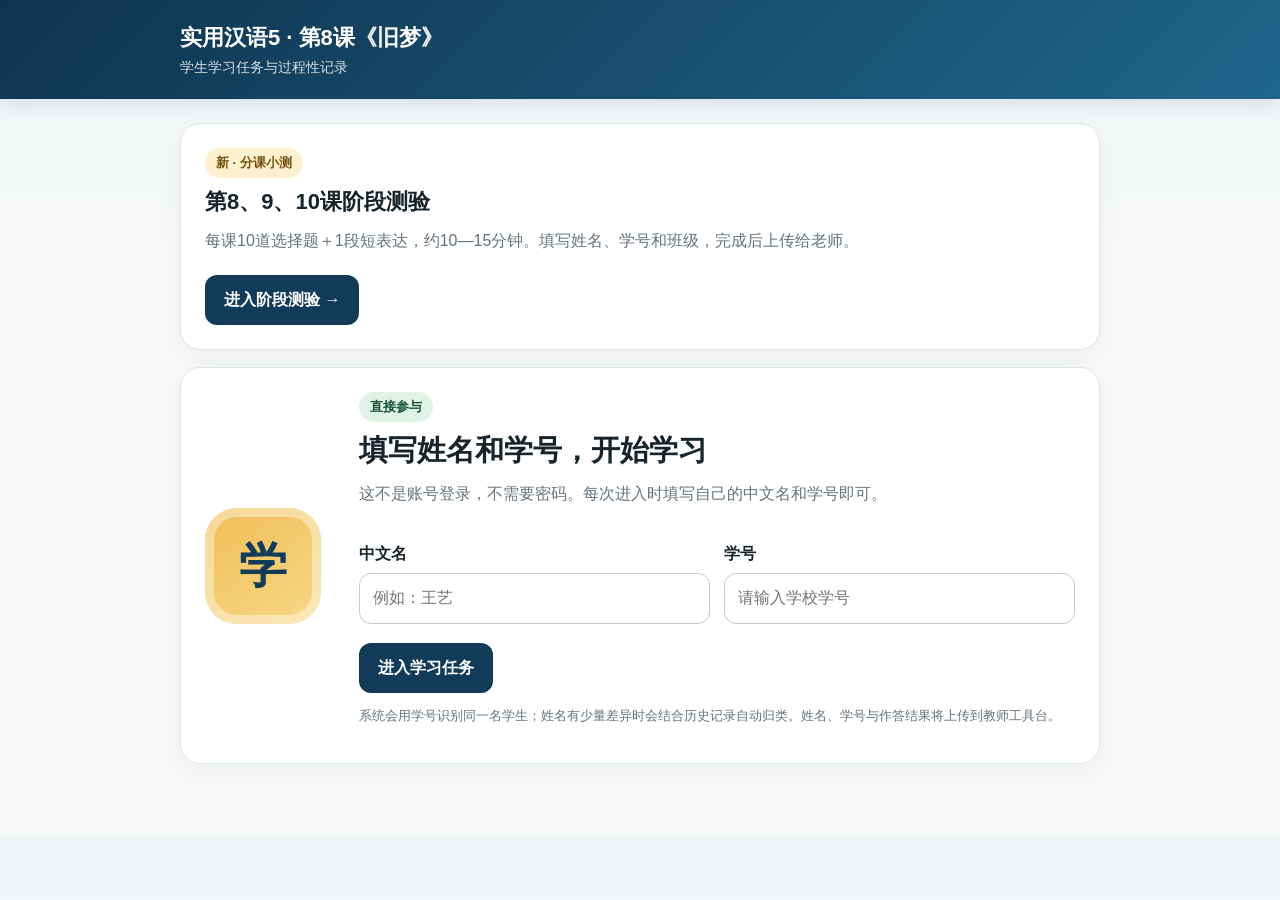
==== commit 87a1a376: "新增第8—10课阶段测验与云端教师统计" ====
--- a/index.html
+++ b/index.html
@@ -28,6 +28,7 @@
 <body>
   <header class="top"><div class="top-inner"><div class="brand">实用汉语5 · 第8课《旧梦》</div><div class="sub">学生学习任务与过程性记录</div></div></header>
   <main class="wrap">
+    <section class="card" aria-label="第8至10课阶段测验"><span class="badge gold">新 · 分课小测</span><h2>第8、9、10课阶段测验</h2><p class="lead">每课10道选择题＋1段短表达，约10—15分钟。填写姓名、学号和班级，完成后上传给老师。</p><a class="btn" style="display:inline-block;text-decoration:none" href="stage.html">进入阶段测验 →</a></section>
     <section id="joinView" class="card">
       <div class="join">
         <div class="joinmark">学</div>
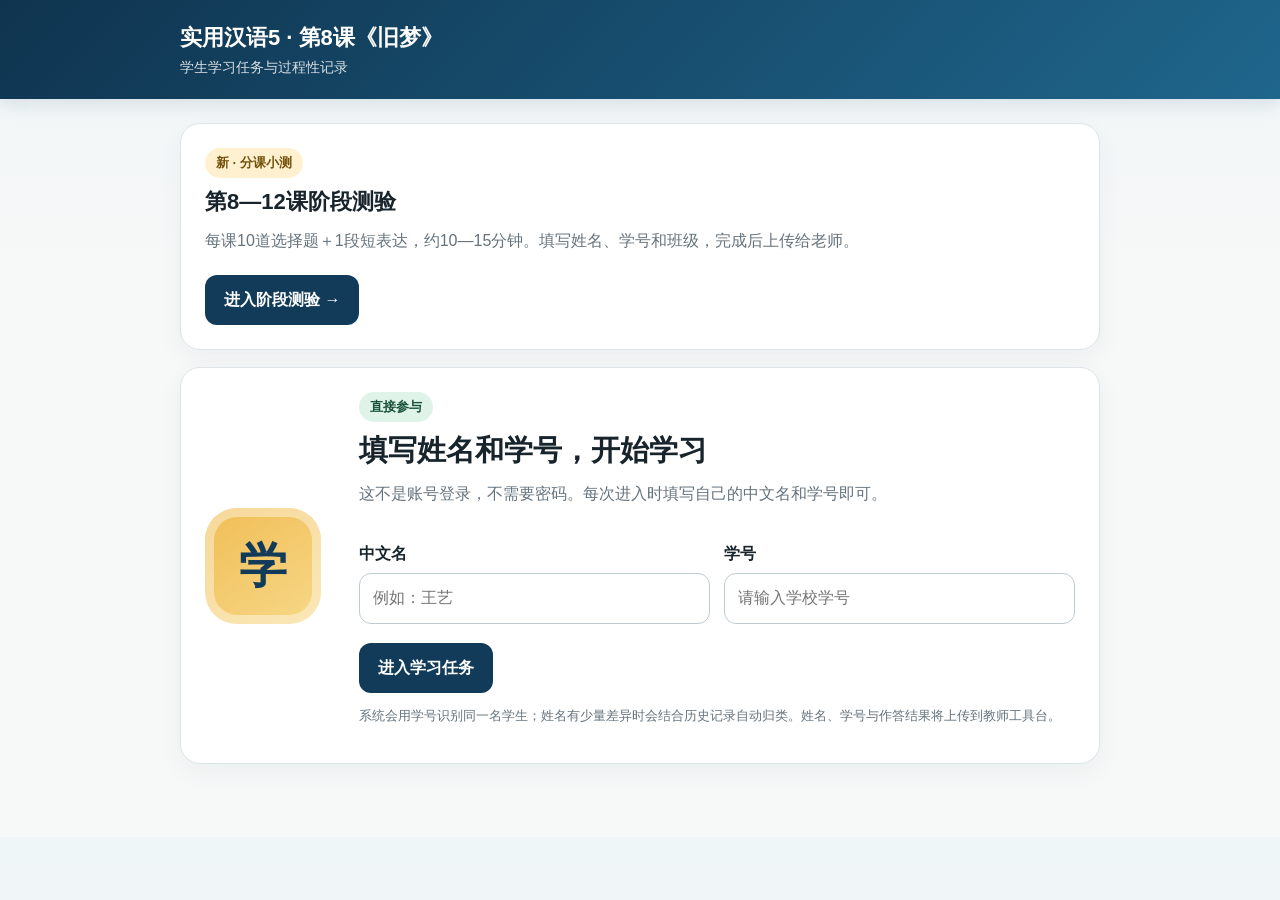
==== commit 06aa5191: "加入第11、12课教材阶段测验，扩展五课教师统计" ====
--- a/index.html
+++ b/index.html
@@ -28,7 +28,7 @@
 <body>
   <header class="top"><div class="top-inner"><div class="brand">实用汉语5 · 第8课《旧梦》</div><div class="sub">学生学习任务与过程性记录</div></div></header>
   <main class="wrap">
-    <section class="card" aria-label="第8至10课阶段测验"><span class="badge gold">新 · 分课小测</span><h2>第8、9、10课阶段测验</h2><p class="lead">每课10道选择题＋1段短表达，约10—15分钟。填写姓名、学号和班级，完成后上传给老师。</p><a class="btn" style="display:inline-block;text-decoration:none" href="stage.html">进入阶段测验 →</a></section>
+    <section class="card" aria-label="第8至12课阶段测验"><span class="badge gold">新 · 分课小测</span><h2>第8—12课阶段测验</h2><p class="lead">每课10道选择题＋1段短表达，约10—15分钟。填写姓名、学号和班级，完成后上传给老师。</p><a class="btn" style="display:inline-block;text-decoration:none" href="stage.html">进入阶段测验 →</a></section>
     <section id="joinView" class="card">
       <div class="join">
         <div class="joinmark">学</div>
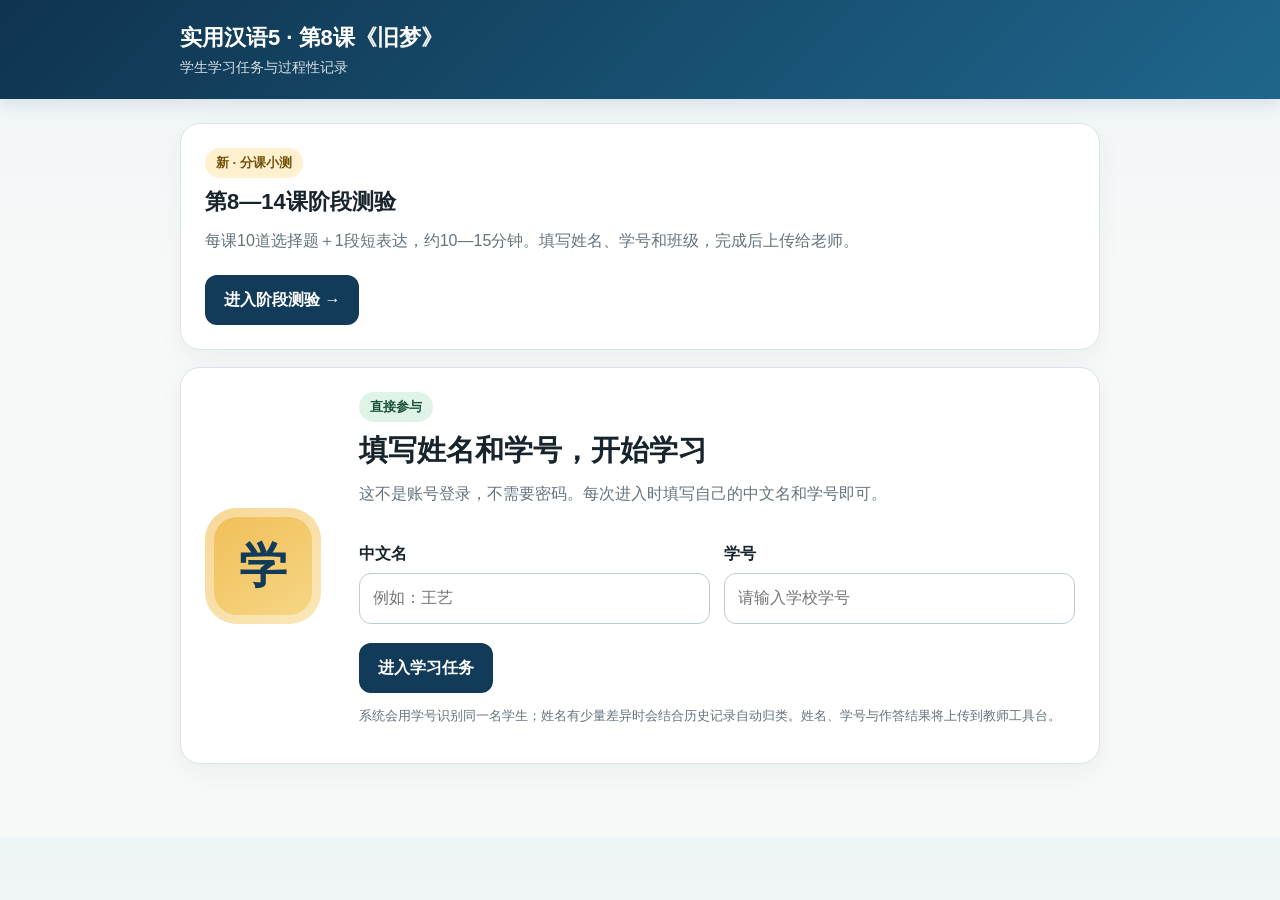
==== commit 540478b2: "加入第13、14课教材阶段测验，扩展七课教师统计" ====
--- a/index.html
+++ b/index.html
@@ -28,7 +28,7 @@
 <body>
   <header class="top"><div class="top-inner"><div class="brand">实用汉语5 · 第8课《旧梦》</div><div class="sub">学生学习任务与过程性记录</div></div></header>
   <main class="wrap">
-    <section class="card" aria-label="第8至12课阶段测验"><span class="badge gold">新 · 分课小测</span><h2>第8—12课阶段测验</h2><p class="lead">每课10道选择题＋1段短表达，约10—15分钟。填写姓名、学号和班级，完成后上传给老师。</p><a class="btn" style="display:inline-block;text-decoration:none" href="stage.html">进入阶段测验 →</a></section>
+    <section class="card" aria-label="第8至14课阶段测验"><span class="badge gold">新 · 分课小测</span><h2>第8—14课阶段测验</h2><p class="lead">每课10道选择题＋1段短表达，约10—15分钟。填写姓名、学号和班级，完成后上传给老师。</p><a class="btn" style="display:inline-block;text-decoration:none" href="stage.html">进入阶段测验 →</a></section>
     <section id="joinView" class="card">
       <div class="join">
         <div class="joinmark">学</div>
